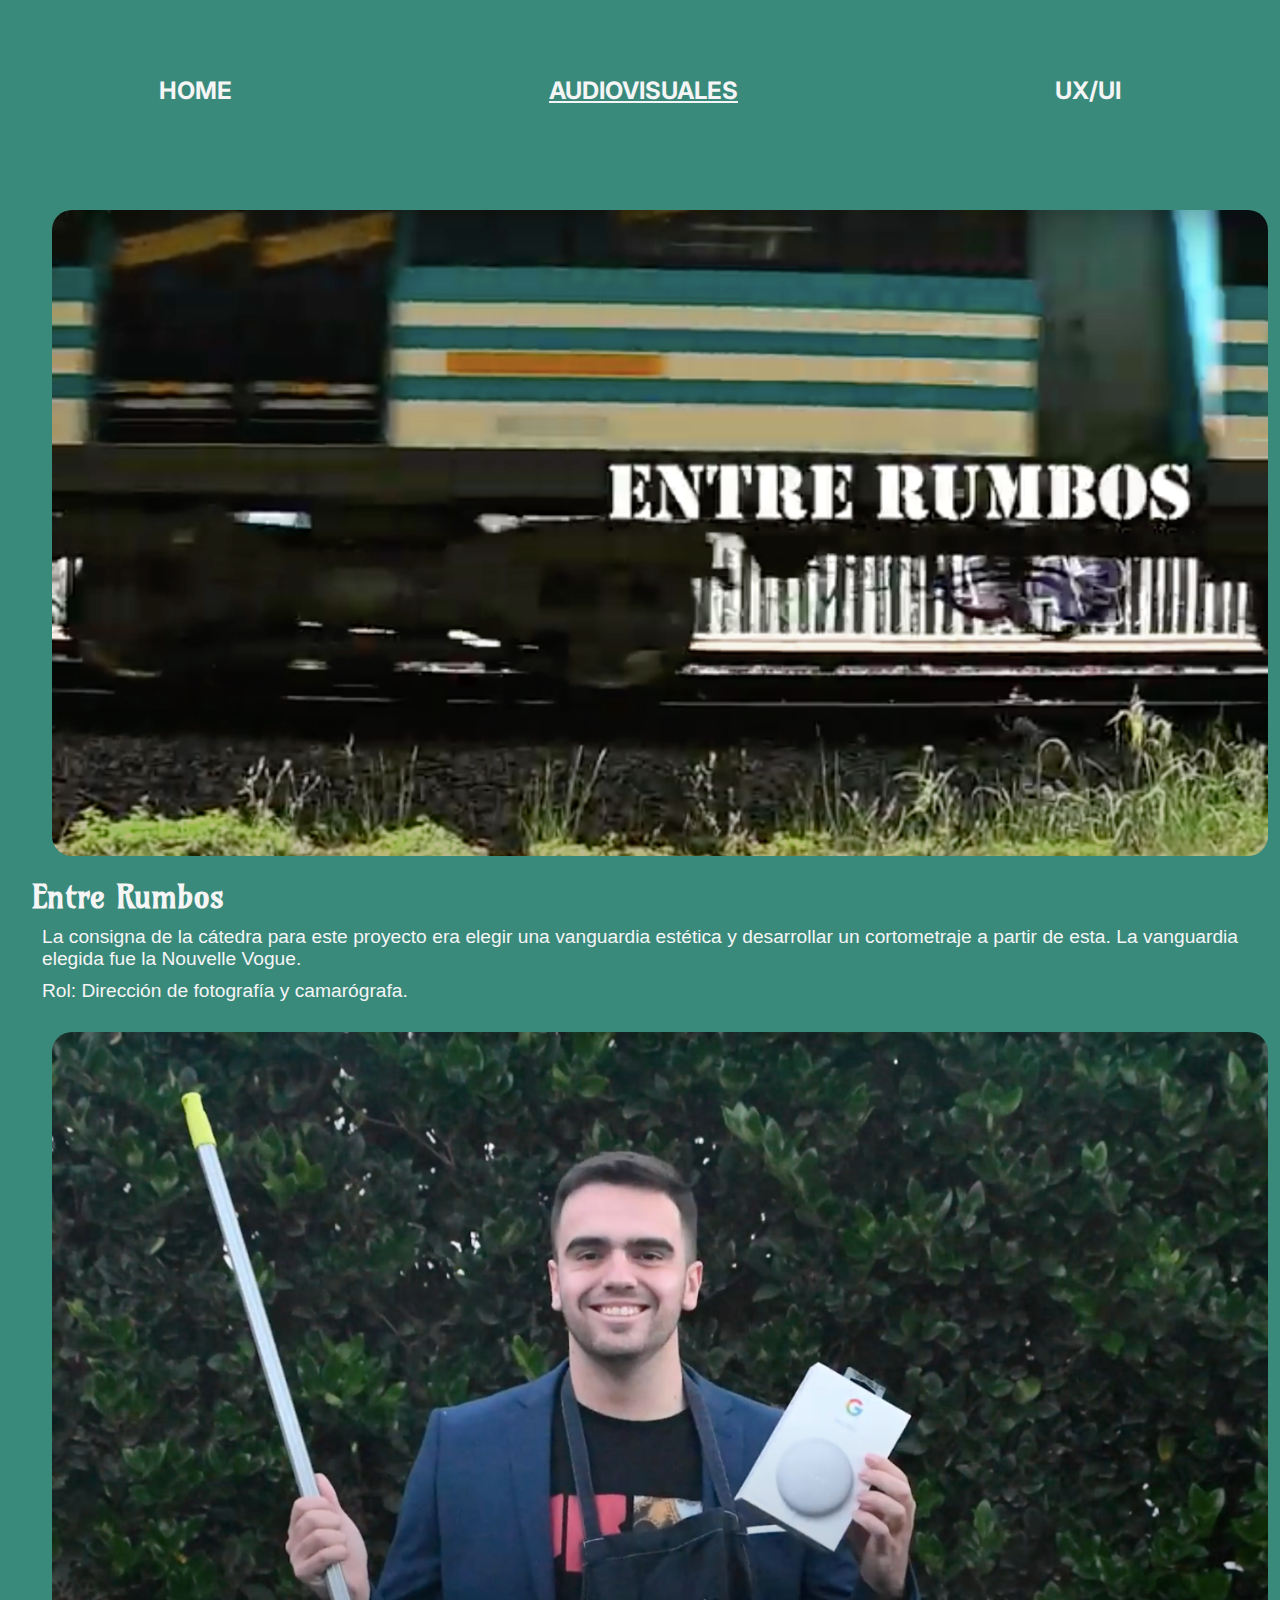
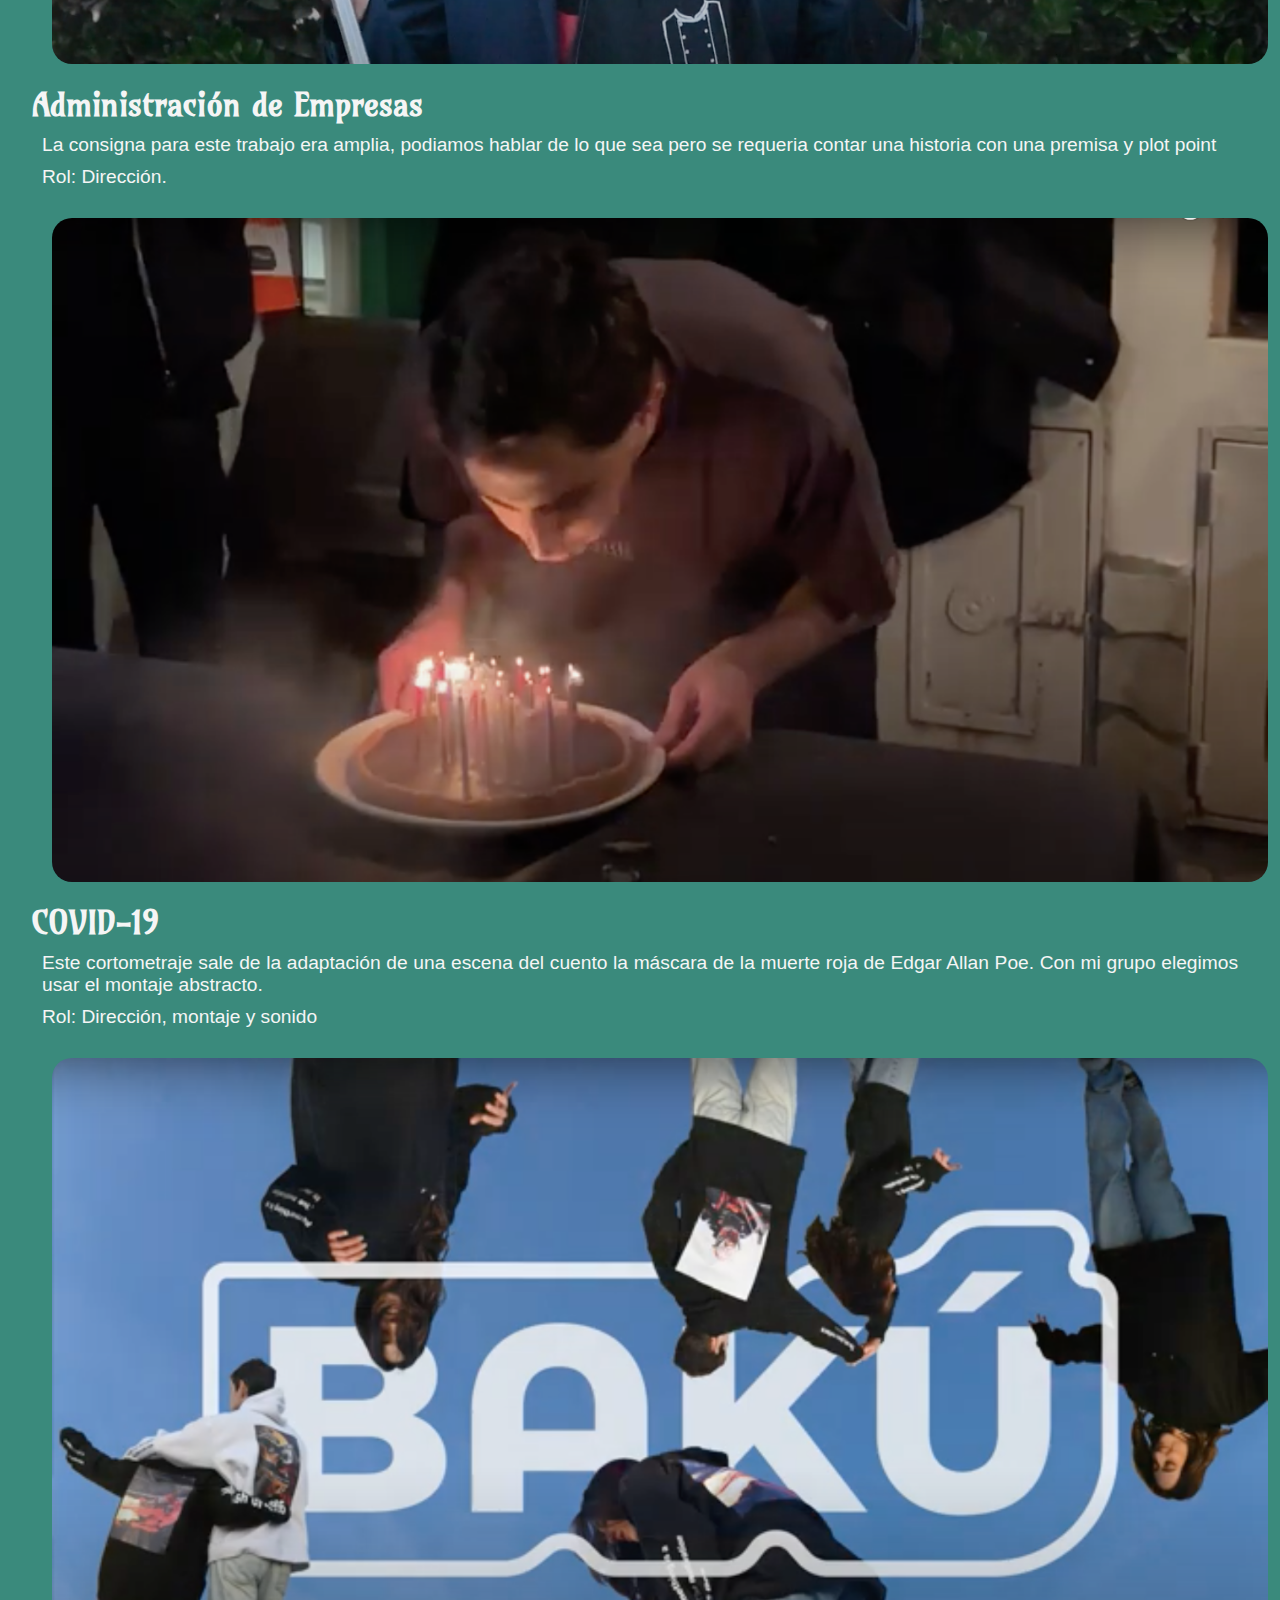
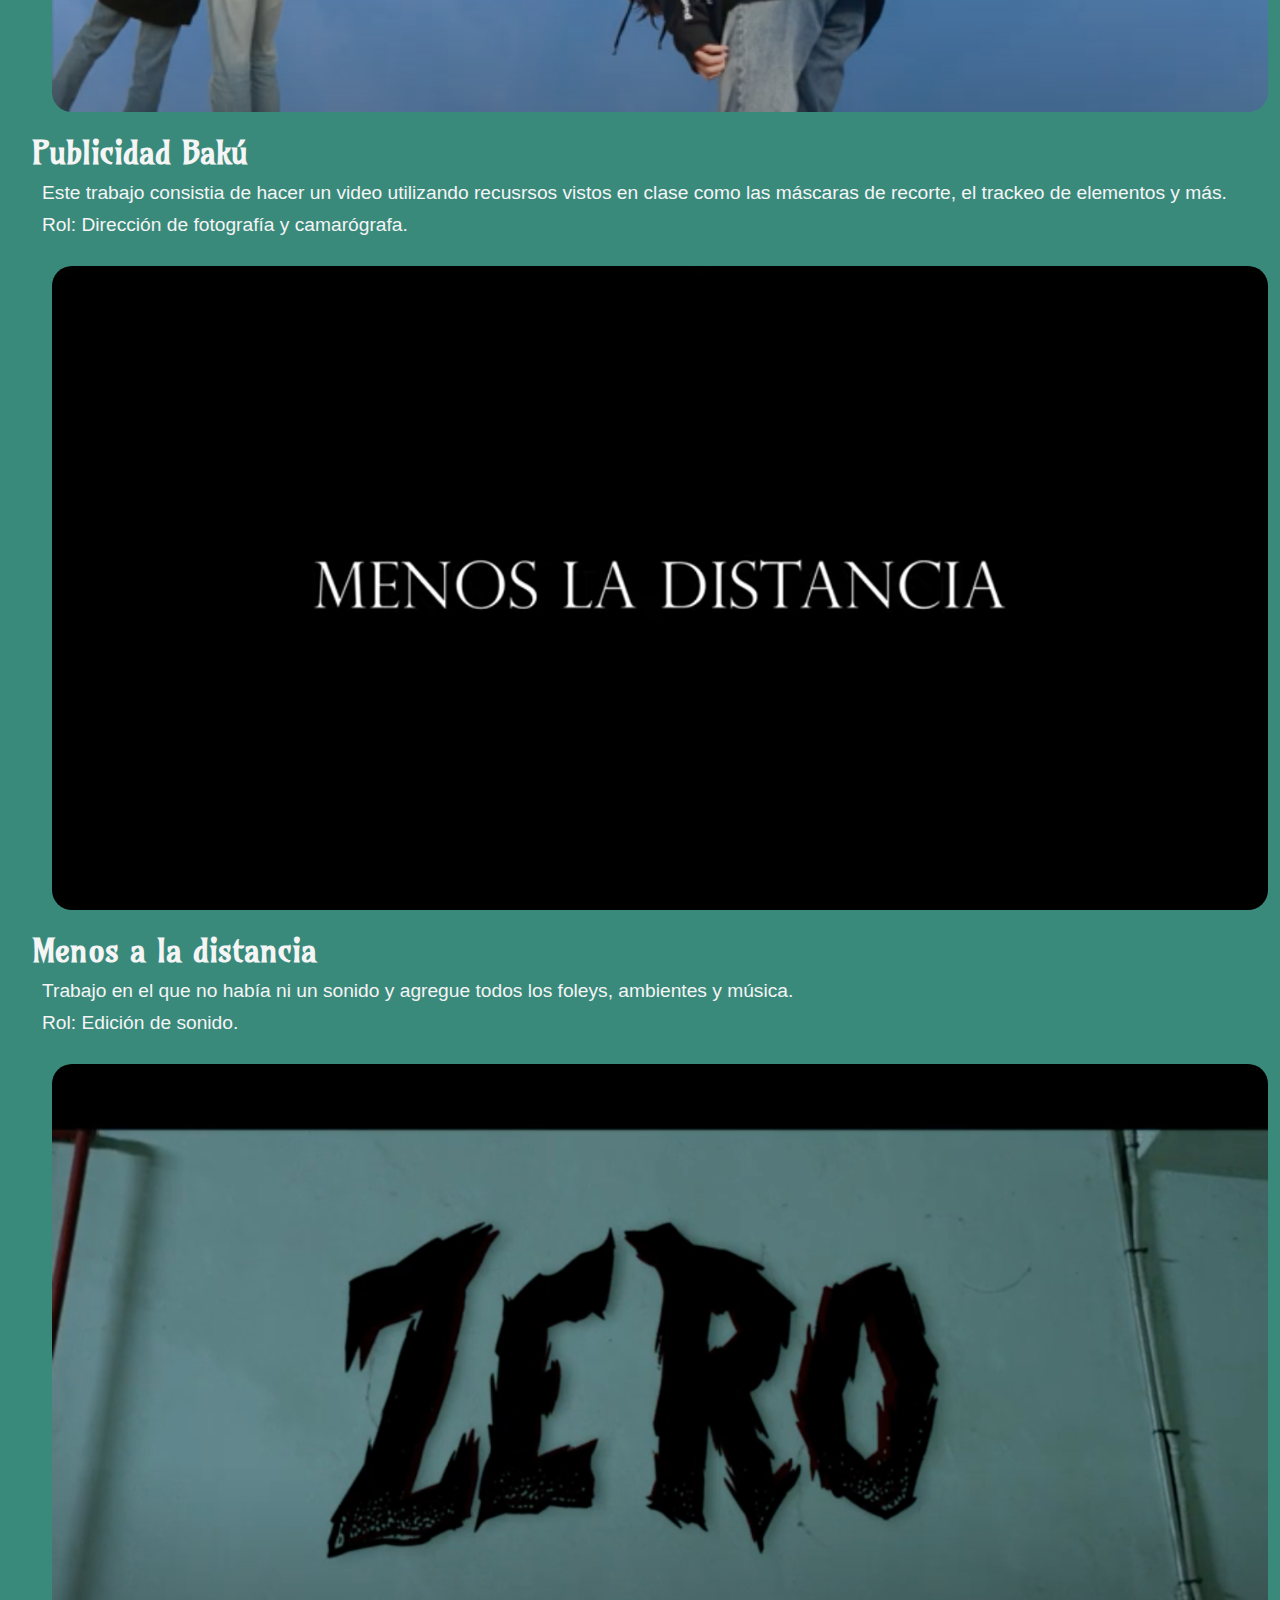
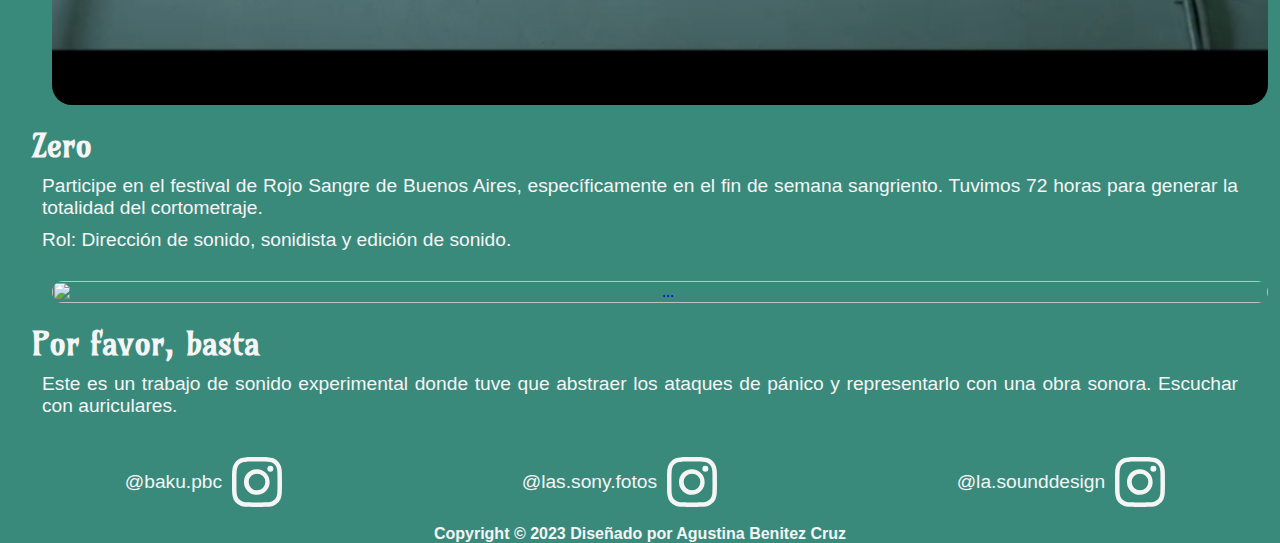
==== cortos.html @ ae7c8c22 "Update cortos.html" ====
<html lang="en">
<head>
    <meta charset="UTF-8">
    <meta http-equiv="X-UA-Compatible" content="IE=edge">
    <meta name="viewport" content="width=device-width, initial-scale=1.0">
    <script>
        (function(d) {
          var config = {
            kitId: 'bhc8zce',
            scriptTimeout: 3000,
            async: true
          },
          h=d.documentElement,t=setTimeout(function(){h.className=h.className.replace(/\bwf-loading\b/g,"")+" wf-inactive";},config.scriptTimeout),tk=d.createElement("script"),f=false,s=d.getElementsByTagName("script")[0],a;h.className+=" wf-loading";tk.src='https://use.typekit.net/'+config.kitId+'.js';tk.async=true;tk.onload=tk.onreadystatechange=function(){a=this.readyState;if(f||a&&a!="complete"&&a!="loaded")return;f=true;clearTimeout(t);try{Typekit.load(config)}catch(e){}};s.parentNode.insertBefore(tk,s)
        })(document);
      </script>
      <script>
        (function(d) {
          var config = {
            kitId: 'bhc8zce',
            scriptTimeout: 3000,
            async: true
          },
          h=d.documentElement,t=setTimeout(function(){h.className=h.className.replace(/\bwf-loading\b/g,"")+" wf-inactive";},config.scriptTimeout),tk=d.createElement("script"),f=false,s=d.getElementsByTagName("script")[0],a;h.className+=" wf-loading";tk.src='https://use.typekit.net/'+config.kitId+'.js';tk.async=true;tk.onload=tk.onreadystatechange=function(){a=this.readyState;if(f||a&&a!="complete"&&a!="loaded")return;f=true;clearTimeout(t);try{Typekit.load(config)}catch(e){}};s.parentNode.insertBefore(tk,s)
        })(document);
      </script>
    <link href="https://cdn.jsdelivr.net/npm/bootstrap@5.2.1/dist/css/bootstrap.min.css" rel="stylesheet" integrity="sha384-iYQeCzEYFbKjA/T2uDLTpkwGzCiq6soy8tYaI1GyVh/UjpbCx/TYkiZhlZB6+fzT" crossorigin="anonymous">  
    <link rel="preconnect" href="https://fonts.googleapis.com">
      <link rel="preconnect" href="https://fonts.gstatic.com" crossorigin>
      <link href="https://fonts.googleapis.com/css2?family=Inter:wght@300&family=Poppins:wght@800&display=swap" rel="stylesheet">
      <link href="https://fonts.googleapis.com/css2?family=Amarante&display=swap" rel="stylesheet">
    <link href="https://cdn.jsdelivr.net/npm/bootstrap@5.2.1/dist/css/bootstrap.min.css" rel="stylesheet" integrity="sha384-iYQeCzEYFbKjA/T2uDLTpkwGzCiq6soy8tYaI1GyVh/UjpbCx/TYkiZhlZB6+fzT" crossorigin="anonymous"> 
    <link rel="stylesheet" href="css/style.css">
    <link rel="icon" type="image/x-icon" href="imagenes/FavIcon.png">
    <title>Benitez Cruz</title>
</head>
<body>
  <header>
      
    <nav>
      <a href="index.html"><h1>HOME</h1></a>
        
        <a href="cortos.html"><h1 class="linea">AUDIOVISUALES</h1></a>
        <a href="ux-ui.html"><h1>UX/UI</h1></a>
    </nav>
  </header>

  <main>
    <div class="row row-cols-1 row-cols-md-2 g-4">
      <div class="col">
        <div class="card">
          <a href="https://www.youtube.com/watch?v=r5RnRK6OSPQ"><img src="imagenes/entre rumbos.png" class="card-img-top" alt="..."></a>
          <div class="card-body">
            <h2 class="card-title" style="font-size: 200%;">Entre Rumbos</h2>
            <p class="card-text">La consigna de la cátedra para este proyecto era elegir una vanguardia estética y desarrollar un cortometraje a partir de esta. La vanguardia elegida fue la Nouvelle Vogue.</p>
            <p>Rol: Dirección de fotografía y camarógrafa.</p>
          </div>
        </div>
      </div>
      <div class="col">
        <div class="card">
          <a href="https://youtu.be/Fnee39jlCIk"><img src="imagenes/administracion.png" class="card-img-top" alt=""></a>
          <div class="card-body">
            <h2 class="card-title" style="font-size: 200%;">Administración de Empresas</h2>
            <p class="card-text">La consigna para este trabajo era amplia, podiamos hablar de lo que sea pero se requeria contar una historia con una premisa y plot point</p>
            <p>Rol: Dirección.</p>
          </div>
        </div>
      </div>
      <div class="col">
        <div class="card">
          <a href="https://www.youtube.com/watch?v=llVeyD2oryI"><img src="imagenes/covid.png" class="card-img-top" alt="..."></a>
          <div class="card-body">
            <h2 class="card-title" style="font-size: 200%;">COVID-19</h2>
            <p class="card-text">Este cortometraje sale de la adaptación de una escena del cuento la máscara de la muerte roja de Edgar Allan Poe. Con mi grupo elegimos usar el montaje abstracto.</p>
            <p>Rol: Dirección, montaje y sonido</p>
          </div>
        </div>
      </div>
      <div class="col">
        <div class="card">
          <a href="https://youtu.be/RaaxYGvfyfI"><img src="imagenes/baku.png" class="card-img-top" alt="..."></a>
          <div class="card-body">
            <h2 class="card-title" style="font-size: 200%;">Publicidad Bakú</h2>
            <p class="card-text">Este trabajo consistia de hacer un video utilizando recusrsos vistos en clase como las máscaras de recorte, el trackeo de elementos y más.</p>
            <p>Rol: Dirección de fotografía y camarógrafa.</p>
          </div>
        </div>
      </div>
      <div class="col">
        <div class="card">
          <a href=""><img src="imagenes/menosaladistancia.png" class="card-img-top" alt="..."></a>
          <div class="card-body">
            <h2 class="card-title" style="font-size: 200%;">Menos a la distancia</h2>
            <p class="card-text">Trabajo en el que no había ni un sonido y agregue todos los foleys, ambientes y música.</p>
            <p>Rol: Edición de sonido.</p>
          </div>
        </div>
      </div>
      <div class="col">
        <div class="card">
          <a href="https://youtu.be/rFBdJRBXUfE"><img src="imagenes/Zero.png" class="card-img-top" alt="..."></a>
          <div class="card-body">
            <h2 class="card-title" style="font-size: 200%;">Zero</h2>
            <p class="card-text">Participe en el festival de Rojo Sangre de Buenos Aires, específicamente en el fin de semana sangriento. Tuvimos 72 horas para generar la totalidad del cortometraje.</p>
            <p>Rol: Dirección de sonido, sonidista y edición de sonido.</p>
          </div>
        </div>
      </div>
      <div class="col">
        <div class="card">
          <a href="https://drive.google.com/file/d/1FiaZroxUhBRxEhOsn93yi0XPXPkXDbOi/view?usp=sharing"><img src="" class="card-img-top" alt="..."></a>
          <div class="card-body">
            <h2 class="card-title" style="font-size: 200%;">Por favor, basta</h2>
            <p class="card-text">Este es un trabajo de sonido experimental donde tuve que abstraer los ataques de pánico y representarlo con una obra sonora. Escuchar con auriculares.</p>
            
          </div>
        </div>
      </div>
    </div>
  </main>
    
  <footer>
    <div class="redes">
      <a href="https://www.instagram.com/baku.pbc?igshid=YzVkODRmOTdmMw=="> <p> @baku.pbc</p>
        <svg xmlns="http://www.w3.org/2000/svg" width="50px" height="50px" fill=#f5f5f5 class="bi bi-instagram" viewBox="0 0 16 16">
            <path d="M8 0C5.829 0 5.556.01 4.703.048 3.85.088 3.269.222 2.76.42a3.917 3.917 0 0 0-1.417.923A3.927 3.927 0 0 0 .42 2.76C.222 3.268.087 3.85.048 4.7.01 5.555 0 5.827 0 8.001c0 2.172.01 2.444.048 3.297.04.852.174 1.433.372 1.942.205.526.478.972.923 1.417.444.445.89.719 1.416.923.51.198 1.09.333 1.942.372C5.555 15.99 5.827 16 8 16s2.444-.01 3.298-.048c.851-.04 1.434-.174 1.943-.372a3.916 3.916 0 0 0 1.416-.923c.445-.445.718-.891.923-1.417.197-.509.332-1.09.372-1.942C15.99 10.445 16 10.173 16 8s-.01-2.445-.048-3.299c-.04-.851-.175-1.433-.372-1.941a3.926 3.926 0 0 0-.923-1.417A3.911 3.911 0 0 0 13.24.42c-.51-.198-1.092-.333-1.943-.372C10.443.01 10.172 0 7.998 0h.003zm-.717 1.442h.718c2.136 0 2.389.007 3.232.046.78.035 1.204.166 1.486.275.373.145.64.319.92.599.28.28.453.546.598.92.11.281.24.705.275 1.485.039.843.047 1.096.047 3.231s-.008 2.389-.047 3.232c-.035.78-.166 1.203-.275 1.485a2.47 2.47 0 0 1-.599.919c-.28.28-.546.453-.92.598-.28.11-.704.24-1.485.276-.843.038-1.096.047-3.232.047s-2.39-.009-3.233-.047c-.78-.036-1.203-.166-1.485-.276a2.478 2.478 0 0 1-.92-.598 2.48 2.48 0 0 1-.6-.92c-.109-.281-.24-.705-.275-1.485-.038-.843-.046-1.096-.046-3.233 0-2.136.008-2.388.046-3.231.036-.78.166-1.204.276-1.486.145-.373.319-.64.599-.92.28-.28.546-.453.92-.598.282-.11.705-.24 1.485-.276.738-.034 1.024-.044 2.515-.045v.002zm4.988 1.328a.96.96 0 1 0 0 1.92.96.96 0 0 0 0-1.92zm-4.27 1.122a4.109 4.109 0 1 0 0 8.217 4.109 4.109 0 0 0 0-8.217zm0 1.441a2.667 2.667 0 1 1 0 5.334 2.667 2.667 0 0 1 0-5.334z"/>
          </svg>
      </a>
      <a href="https://www.instagram.com/las.sony.fotos?igshid=YzVkODRmOTdmMw%3D%3D&utm_source=qr"> <p>@las.sony.fotos</p>
        <svg xmlns="http://www.w3.org/2000/svg" width="50px" height="50px" fill=#f5f5f5 class="bi bi-instagram" viewBox="0 0 16 16">
            <path d="M8 0C5.829 0 5.556.01 4.703.048 3.85.088 3.269.222 2.76.42a3.917 3.917 0 0 0-1.417.923A3.927 3.927 0 0 0 .42 2.76C.222 3.268.087 3.85.048 4.7.01 5.555 0 5.827 0 8.001c0 2.172.01 2.444.048 3.297.04.852.174 1.433.372 1.942.205.526.478.972.923 1.417.444.445.89.719 1.416.923.51.198 1.09.333 1.942.372C5.555 15.99 5.827 16 8 16s2.444-.01 3.298-.048c.851-.04 1.434-.174 1.943-.372a3.916 3.916 0 0 0 1.416-.923c.445-.445.718-.891.923-1.417.197-.509.332-1.09.372-1.942C15.99 10.445 16 10.173 16 8s-.01-2.445-.048-3.299c-.04-.851-.175-1.433-.372-1.941a3.926 3.926 0 0 0-.923-1.417A3.911 3.911 0 0 0 13.24.42c-.51-.198-1.092-.333-1.943-.372C10.443.01 10.172 0 7.998 0h.003zm-.717 1.442h.718c2.136 0 2.389.007 3.232.046.78.035 1.204.166 1.486.275.373.145.64.319.92.599.28.28.453.546.598.92.11.281.24.705.275 1.485.039.843.047 1.096.047 3.231s-.008 2.389-.047 3.232c-.035.78-.166 1.203-.275 1.485a2.47 2.47 0 0 1-.599.919c-.28.28-.546.453-.92.598-.28.11-.704.24-1.485.276-.843.038-1.096.047-3.232.047s-2.39-.009-3.233-.047c-.78-.036-1.203-.166-1.485-.276a2.478 2.478 0 0 1-.92-.598 2.48 2.48 0 0 1-.6-.92c-.109-.281-.24-.705-.275-1.485-.038-.843-.046-1.096-.046-3.233 0-2.136.008-2.388.046-3.231.036-.78.166-1.204.276-1.486.145-.373.319-.64.599-.92.28-.28.546-.453.92-.598.282-.11.705-.24 1.485-.276.738-.034 1.024-.044 2.515-.045v.002zm4.988 1.328a.96.96 0 1 0 0 1.92.96.96 0 0 0 0-1.92zm-4.27 1.122a4.109 4.109 0 1 0 0 8.217 4.109 4.109 0 0 0 0-8.217zm0 1.441a2.667 2.667 0 1 1 0 5.334 2.667 2.667 0 0 1 0-5.334z"/>
          </svg>
      </a>
      <a href="https://www.instagram.com/la.sounddesign?igshid=YzVkODRmOTdmMw=="> <p>@la.sounddesign</p>
        <svg xmlns="http://www.w3.org/2000/svg" width="50px" height="50px" fill=#f5f5f5 class="bi bi-instagram" viewBox="0 0 16 16">
          <path d="M8 0C5.829 0 5.556.01 4.703.048 3.85.088 3.269.222 2.76.42a3.917 3.917 0 0 0-1.417.923A3.927 3.927 0 0 0 .42 2.76C.222 3.268.087 3.85.048 4.7.01 5.555 0 5.827 0 8.001c0 2.172.01 2.444.048 3.297.04.852.174 1.433.372 1.942.205.526.478.972.923 1.417.444.445.89.719 1.416.923.51.198 1.09.333 1.942.372C5.555 15.99 5.827 16 8 16s2.444-.01 3.298-.048c.851-.04 1.434-.174 1.943-.372a3.916 3.916 0 0 0 1.416-.923c.445-.445.718-.891.923-1.417.197-.509.332-1.09.372-1.942C15.99 10.445 16 10.173 16 8s-.01-2.445-.048-3.299c-.04-.851-.175-1.433-.372-1.941a3.926 3.926 0 0 0-.923-1.417A3.911 3.911 0 0 0 13.24.42c-.51-.198-1.092-.333-1.943-.372C10.443.01 10.172 0 7.998 0h.003zm-.717 1.442h.718c2.136 0 2.389.007 3.232.046.78.035 1.204.166 1.486.275.373.145.64.319.92.599.28.28.453.546.598.92.11.281.24.705.275 1.485.039.843.047 1.096.047 3.231s-.008 2.389-.047 3.232c-.035.78-.166 1.203-.275 1.485a2.47 2.47 0 0 1-.599.919c-.28.28-.546.453-.92.598-.28.11-.704.24-1.485.276-.843.038-1.096.047-3.232.047s-2.39-.009-3.233-.047c-.78-.036-1.203-.166-1.485-.276a2.478 2.478 0 0 1-.92-.598 2.48 2.48 0 0 1-.6-.92c-.109-.281-.24-.705-.275-1.485-.038-.843-.046-1.096-.046-3.233 0-2.136.008-2.388.046-3.231.036-.78.166-1.204.276-1.486.145-.373.319-.64.599-.92.28-.28.546-.453.92-.598.282-.11.705-.24 1.485-.276.738-.034 1.024-.044 2.515-.045v.002zm4.988 1.328a.96.96 0 1 0 0 1.92.96.96 0 0 0 0-1.92zm-4.27 1.122a4.109 4.109 0 1 0 0 8.217 4.109 4.109 0 0 0 0-8.217zm0 1.441a2.667 2.667 0 1 1 0 5.334 2.667 2.667 0 0 1 0-5.334z"/>
        </svg>
      </a>
        
          
    </div>
      <br>
    <h5>Copyright © 2023 Diseñado por Agustina Benitez Cruz</h5>
  </footer>
  <script src="https://cdn.jsdelivr.net/npm/bootstrap@5.2.1/dist/js/bootstrap.bundle.min.js" integrity="sha384-u1OknCvxWvY5kfmNBILK2hRnQC3Pr17a+RTT6rIHI7NnikvbZlHgTPOOmMi466C8" crossorigin="anonymous"></script>    
</body>
</html>
---- css/style.css ----
*{
    box-sizing: border-box;
    margin: 0;
    padding: 0;
}
body{
    background-color: #3A8A7C;
}

header{
    height: 20%;
    display: flex;
    width: 100%;
    justify-content: space-between; 
    background-color:#3A8A7C;
    position: fixed top;  
    margin: 0%;
}

header a img{
    height: -webkit-fill-available;
    justify-self: flex-start;
    margin: 10%;
}
nav{
    display: flex;
    width: 100%;
    justify-content: space-around;
    align-self: center;
    justify-content: space-around;
}

header nav a{
    text-decoration: none;
}

h1{
    font-family: 'Inter', sans-serif;
    color: #f5f5f5;
    font-style: normal;
    font-size: 150%;
}
h1:hover{
    text-decoration: underline;
}

main{
    display: flex;
    width: 95%;
    flex-flow: wrap;
    flex-direction: column;
    justify-content: center; 
    margin: 10px auto;
    text-align: center;
    
    min-height: 60%;
      
}
main div{
    align-content: center;
    

}

main div img{
    width: 55%;
    border-radius: 5%;
    margin: 20px;
}

.col img{
    width: 100%;
}

footer{
    display: flex;
    flex-direction: column;
    align-items: center;
    background-color: #3A8A7C;
    padding-top: 20px;
    
}

.redes{
    width: 100%;
    display: flex;
    align-items: center;
    justify-content: space-around;
    text-align-last: center;
    
}

footer a{
    text-decoration: none;
    display: flex;
    align-items: center;
}


h2{
    font-family: 'Amarante', serif;
    color: #f5f5f5;
    font-style: normal;
    font-size: 500%;
    text-align: left;
    
}
h3{
    font-family: 'Amarante', serif;
    color: #f5f5f5;
    font-style: normal;
    font-size: 200%;
}
h4{
    font-family: lato,sans-serif;
    color: #f5f5f5;
    font-style: bold;
    font-size: 120%;
}

h5{
    font-family: lato,sans-serif;
    color: #f5f5f5;
    font-style: normal;
    font-size: 100%;
}

p{
    font-family: lato,sans-serif;
    color: #f5f5f5;
    font-style: bold;
    margin: 10px;
    text-align: justify;
    font-size: 120%;
}

.card{
    background-color: transparent;
    border: none;
    --bs-card-border-width: 0px;
}

.carousel-indicators{
    margin-bottom: 0;
}

.mushardo img{
    width: 100%;
    align-items: center;
    margin: 0;
    padding: 0;
    justify-content: center;
    border-radius: 0;
}


.card-img-top{
    border-radius: 20px;
}

.img-1 img{
    width: fit-content;
}

.img-2 img{
    width: fit-content;
}

.img-3 img{
    width: fit-content;
}

.navbar-nav{
    display: flex;
    align-items: center;
    justify-content: left;
}

.navbar-collapse{
    align-items: center;
    display: flex;
    justify-content: center;
}

.center{
    text-align: center;
    justify-self: center;
    font-size: 200%;
}

.linea{
    text-decoration: underline;
}


@media (max-width:711px) {

    header{
        justify-content: unset;
    }
    nav{
        flex-direction: column;
        align-items: flex-end;
        margin-right: 5%;
    }
    header a img{
        height: -webkit-fill-available;
        justify-self: flex-start;
        height: 90px;
        margin: 10% 10% 10% 10%;
    }

    main{
        flex-direction: column;
        align-content: center;

    }

    main div{
        align-content: center;
        width: 90%;

    }

    main div{
        align-content: center;
        width: 100%;
    }

    .redes{
        width: 50%;
        text-align-last: justify;
        
    }

    h1{
        font-size: 220%;
    }
    h1:hover{
        font-size: 220%;
        text-decoration: underline;
    }

    h2{
        font-size: 300%;
        
    }
    h3{
        font-size: 300%;
    }

    .img-1 img{
        width: 55%;
    }
    
    .img-2 img{
        width: 55%;
    }
    
    .img-3 img{
        width: 55%;
    }

   }

   @media (max-width: 991px){
    .img-1 img{
        width: 55%;
    }
    
    .img-2 img{
        width: 55%;
    }
    
    .img-3 img{
        width: 55%;
    }
   }
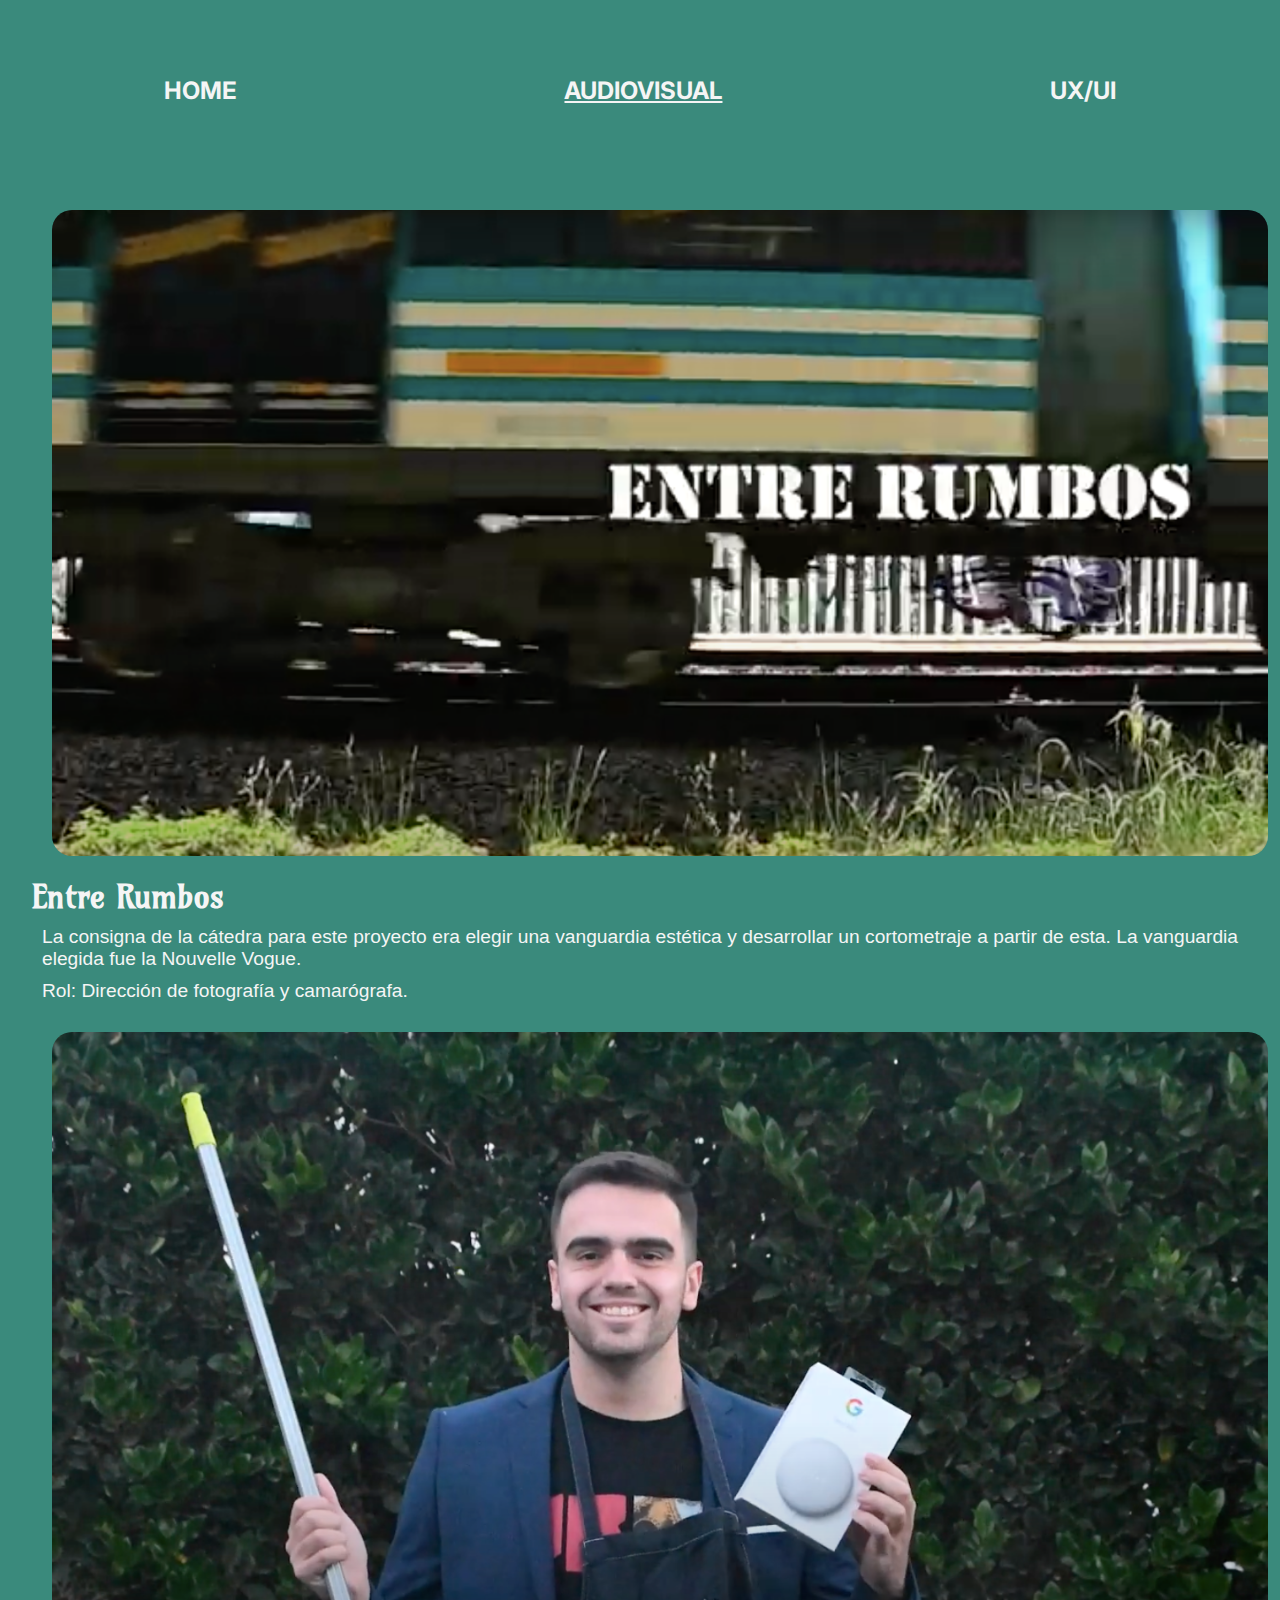
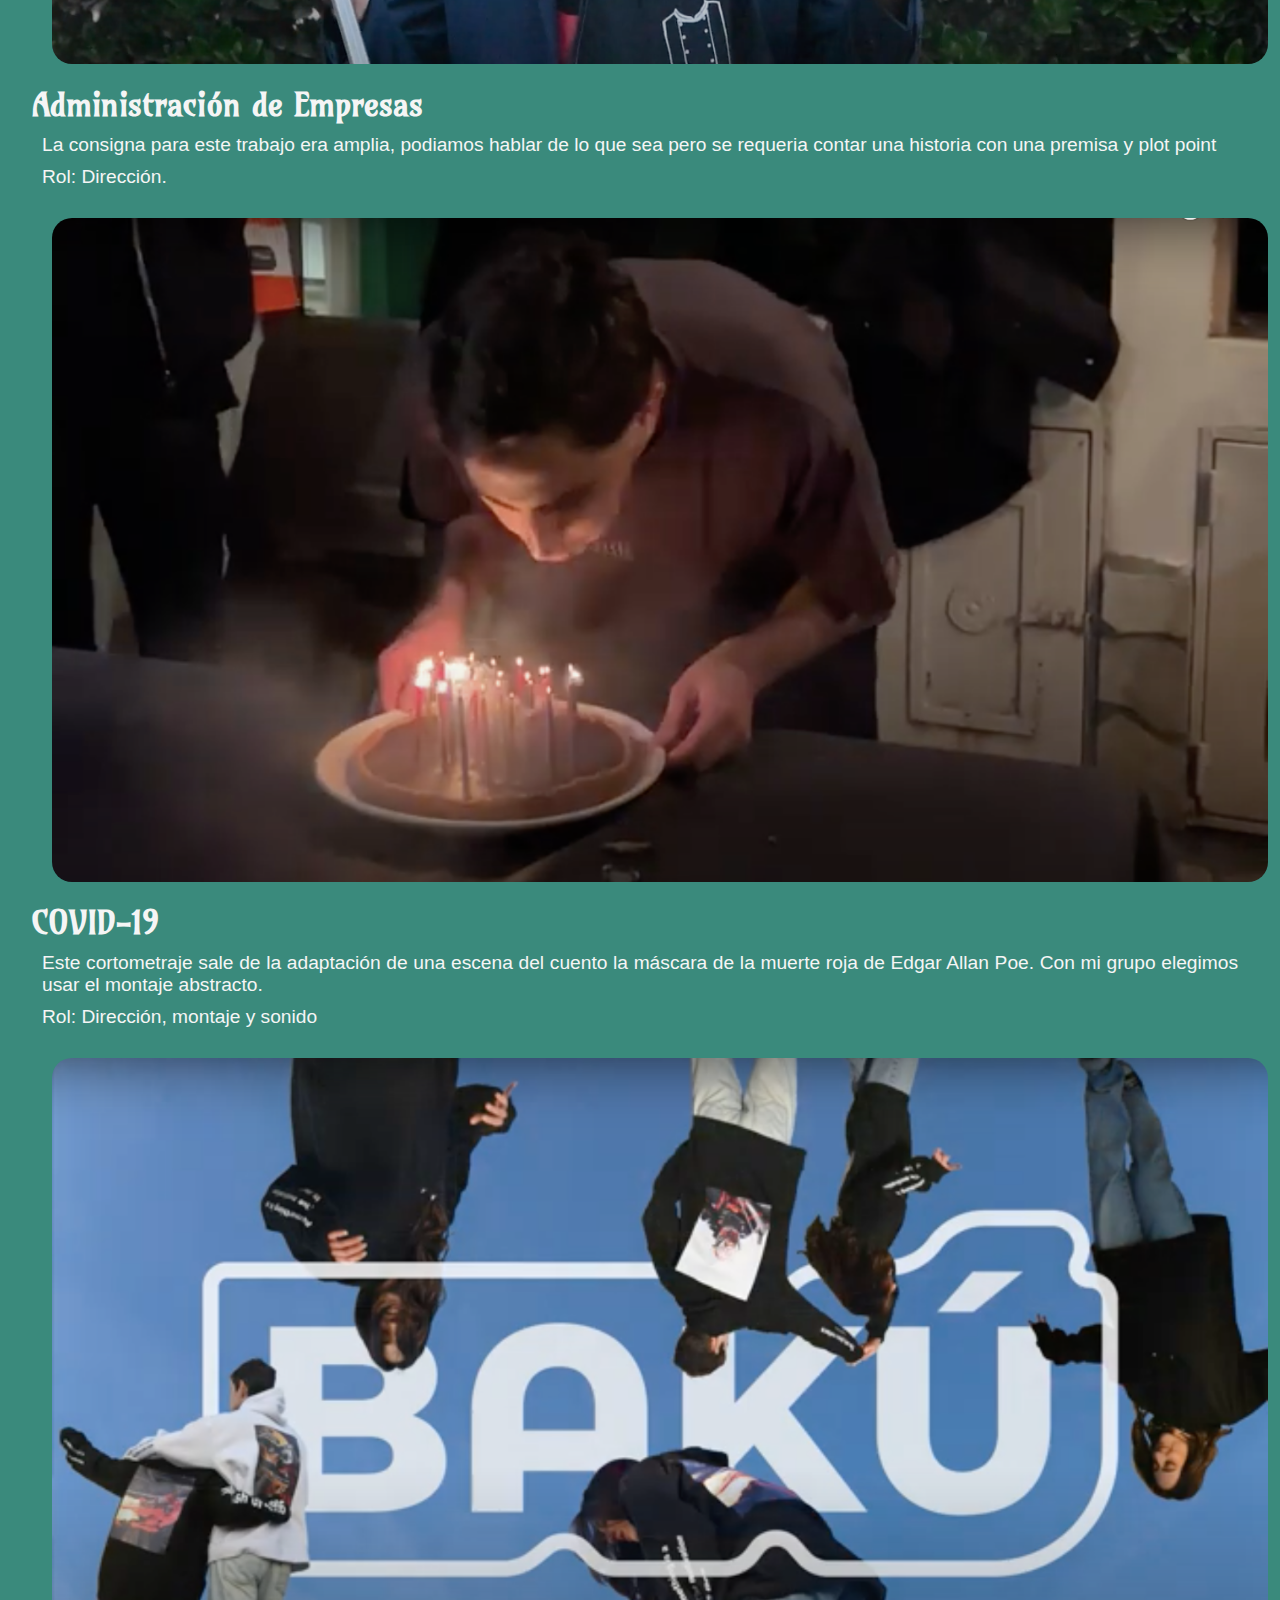
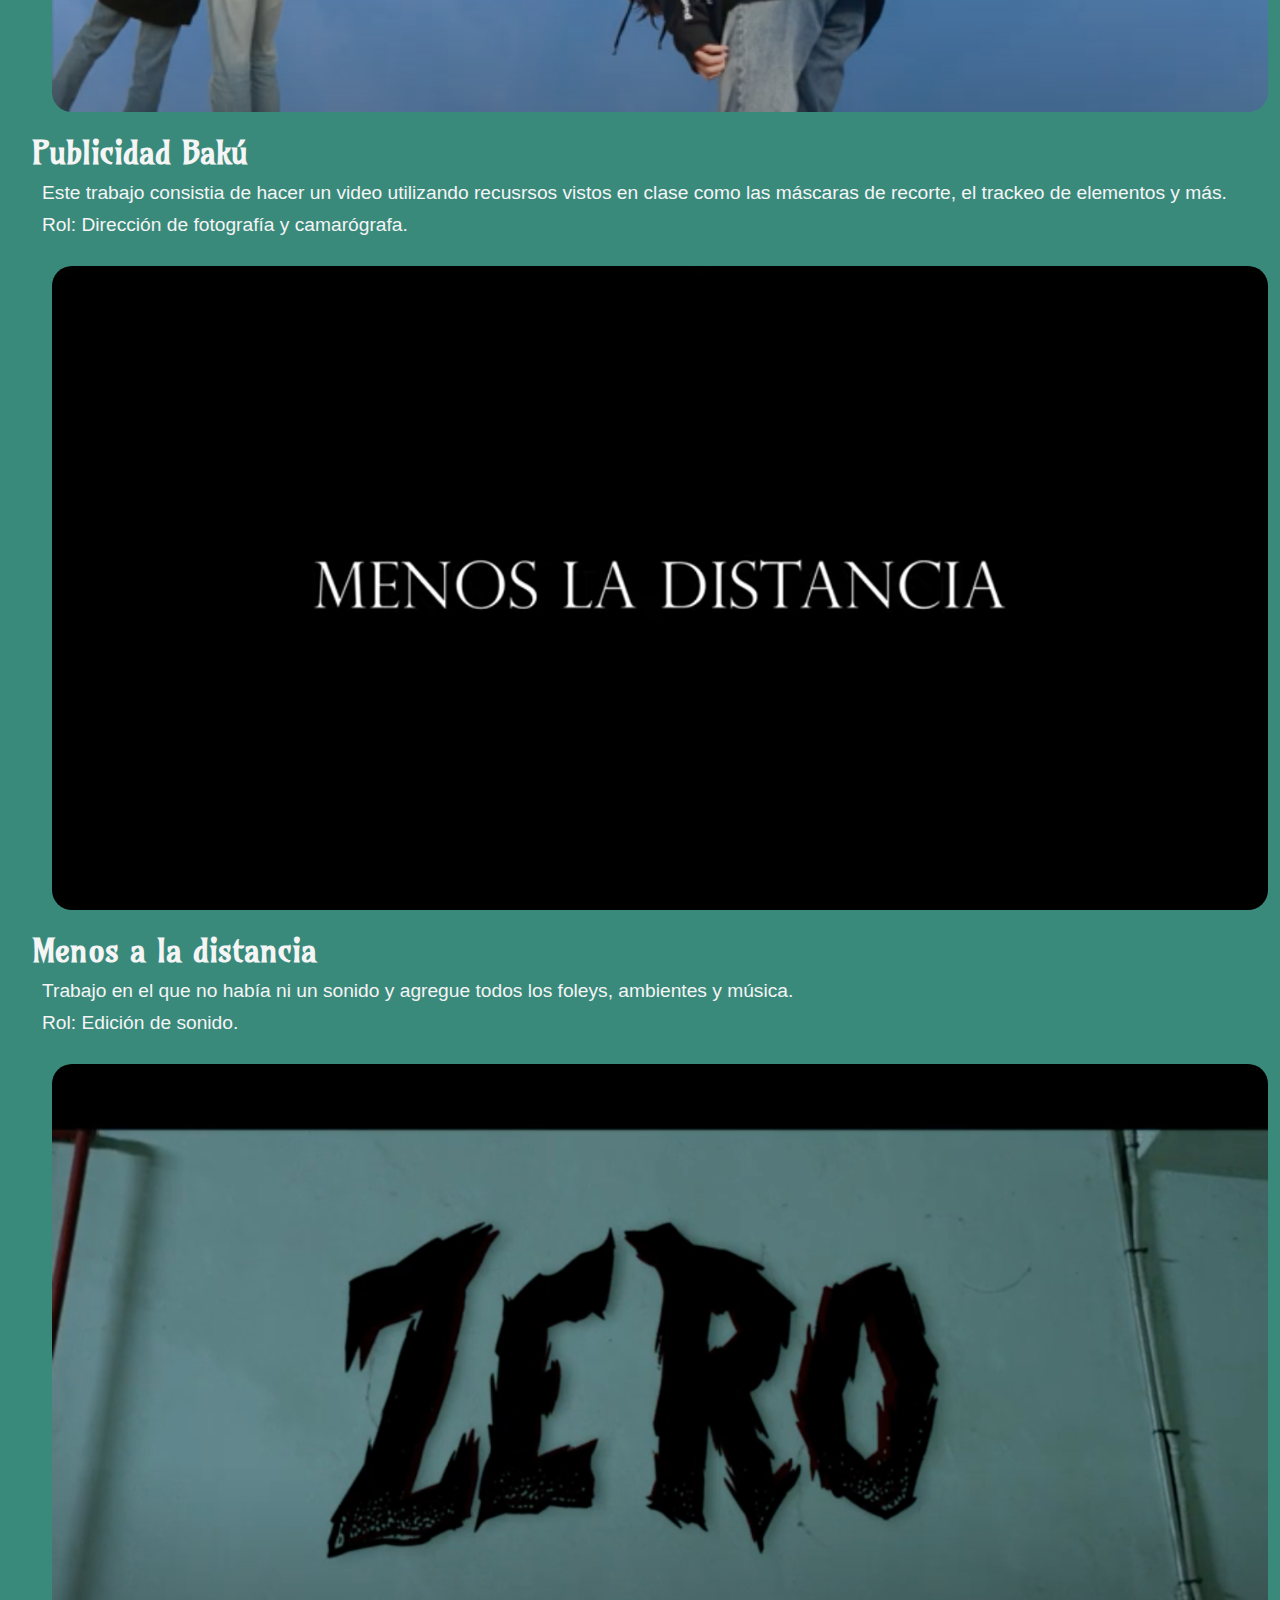
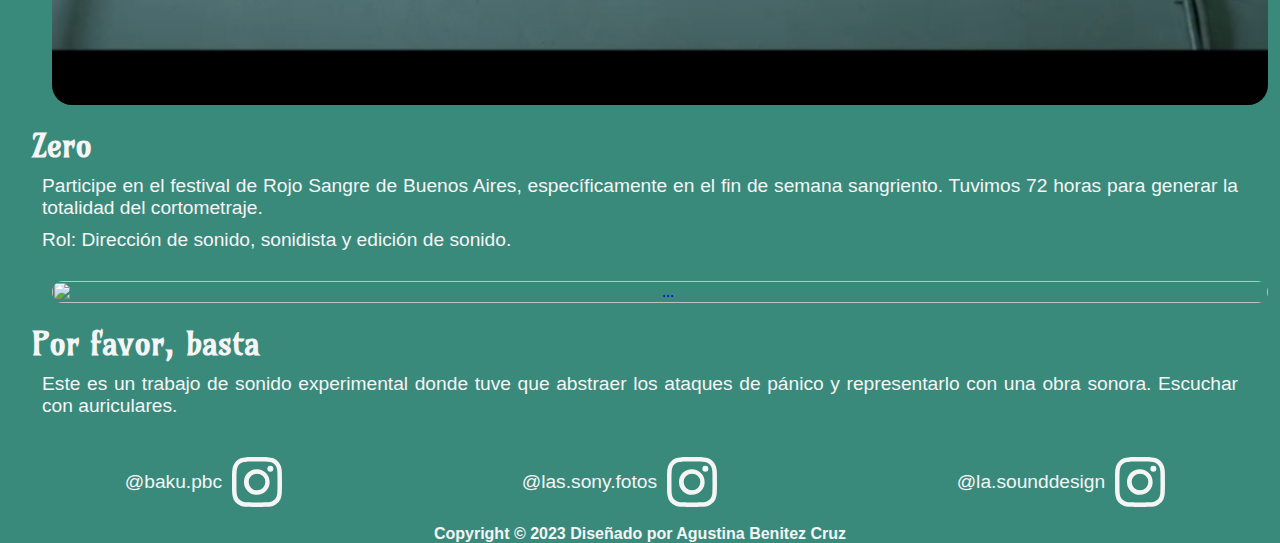
==== commit a8dcbc41: "Update cortos.html" ====
--- a/cortos.html
+++ b/cortos.html
@@ -39,7 +39,7 @@
     <nav>
       <a href="index.html"><h1>HOME</h1></a>
         
-        <a href="cortos.html"><h1 class="linea">AUDIOVISUALES</h1></a>
+        <a href="cortos.html"><h1 class="linea">AUDIOVISUAL</h1></a>
         <a href="ux-ui.html"><h1>UX/UI</h1></a>
     </nav>
   </header>
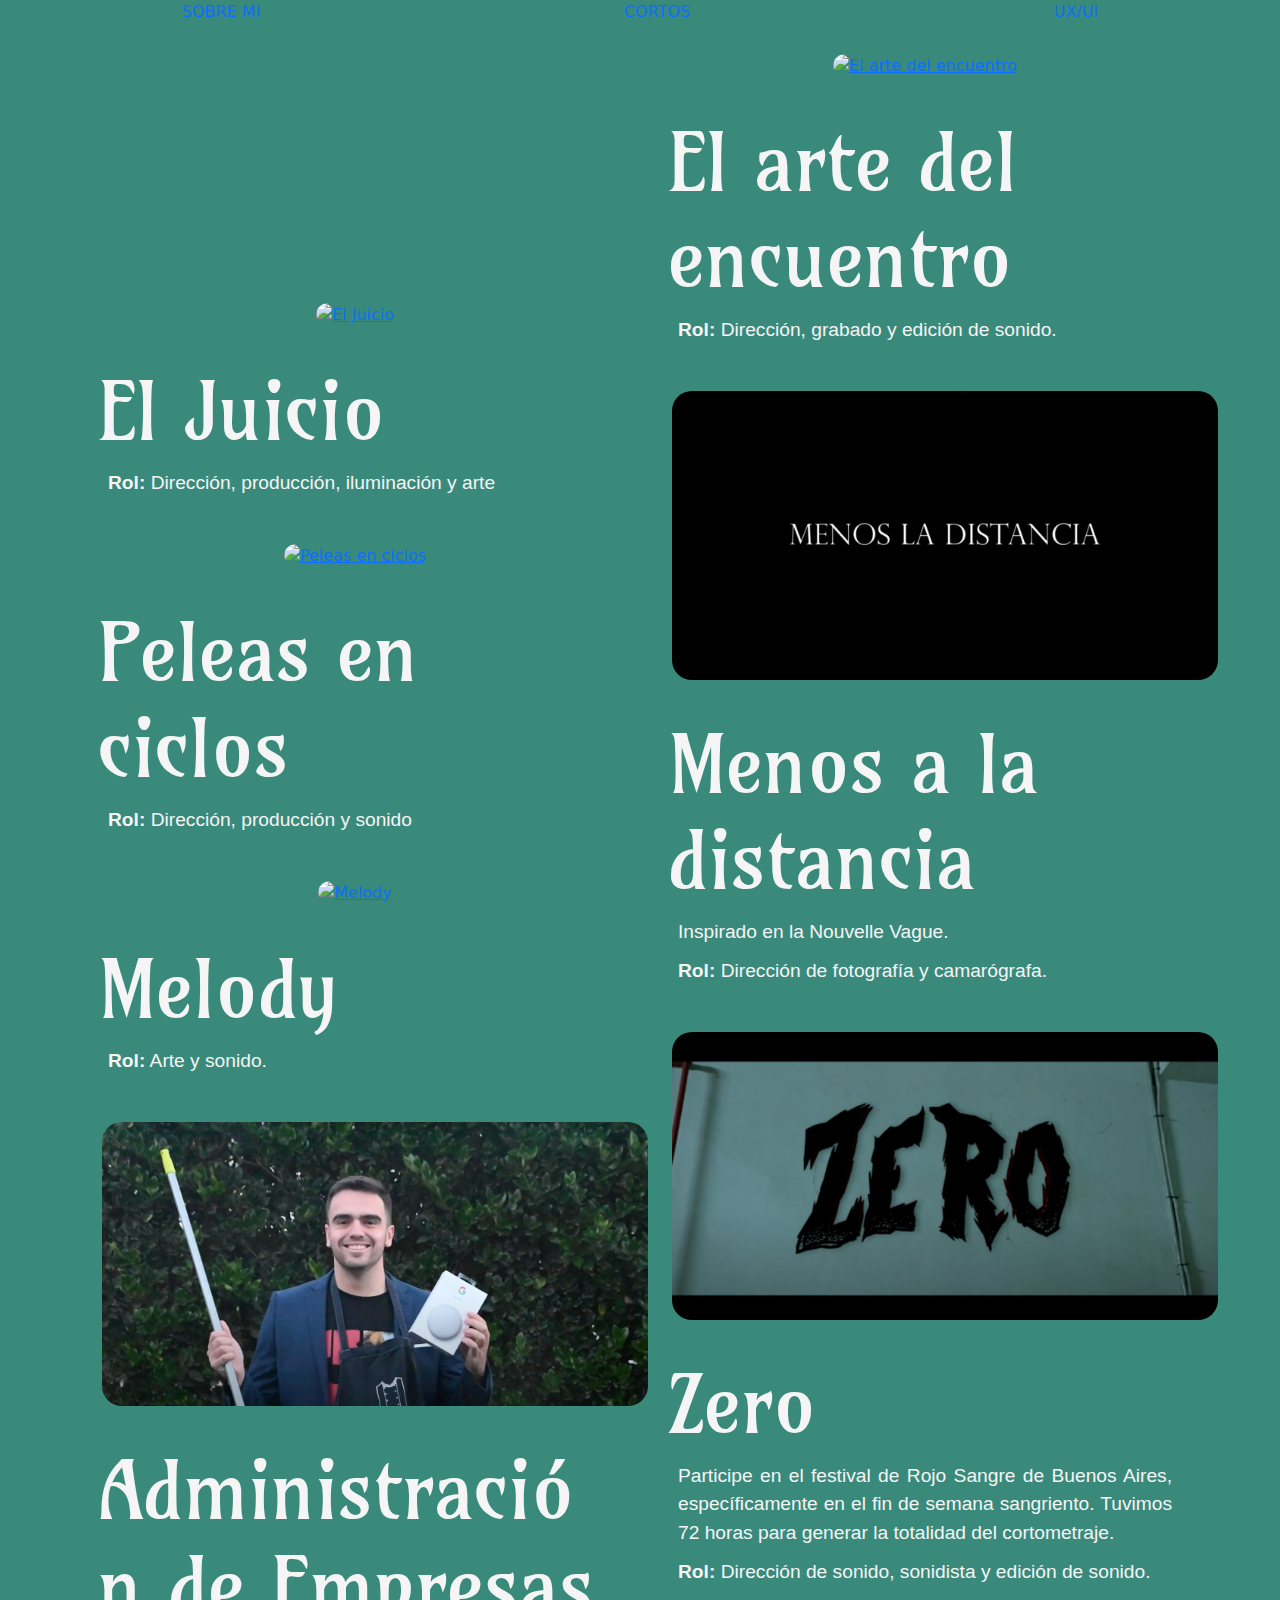
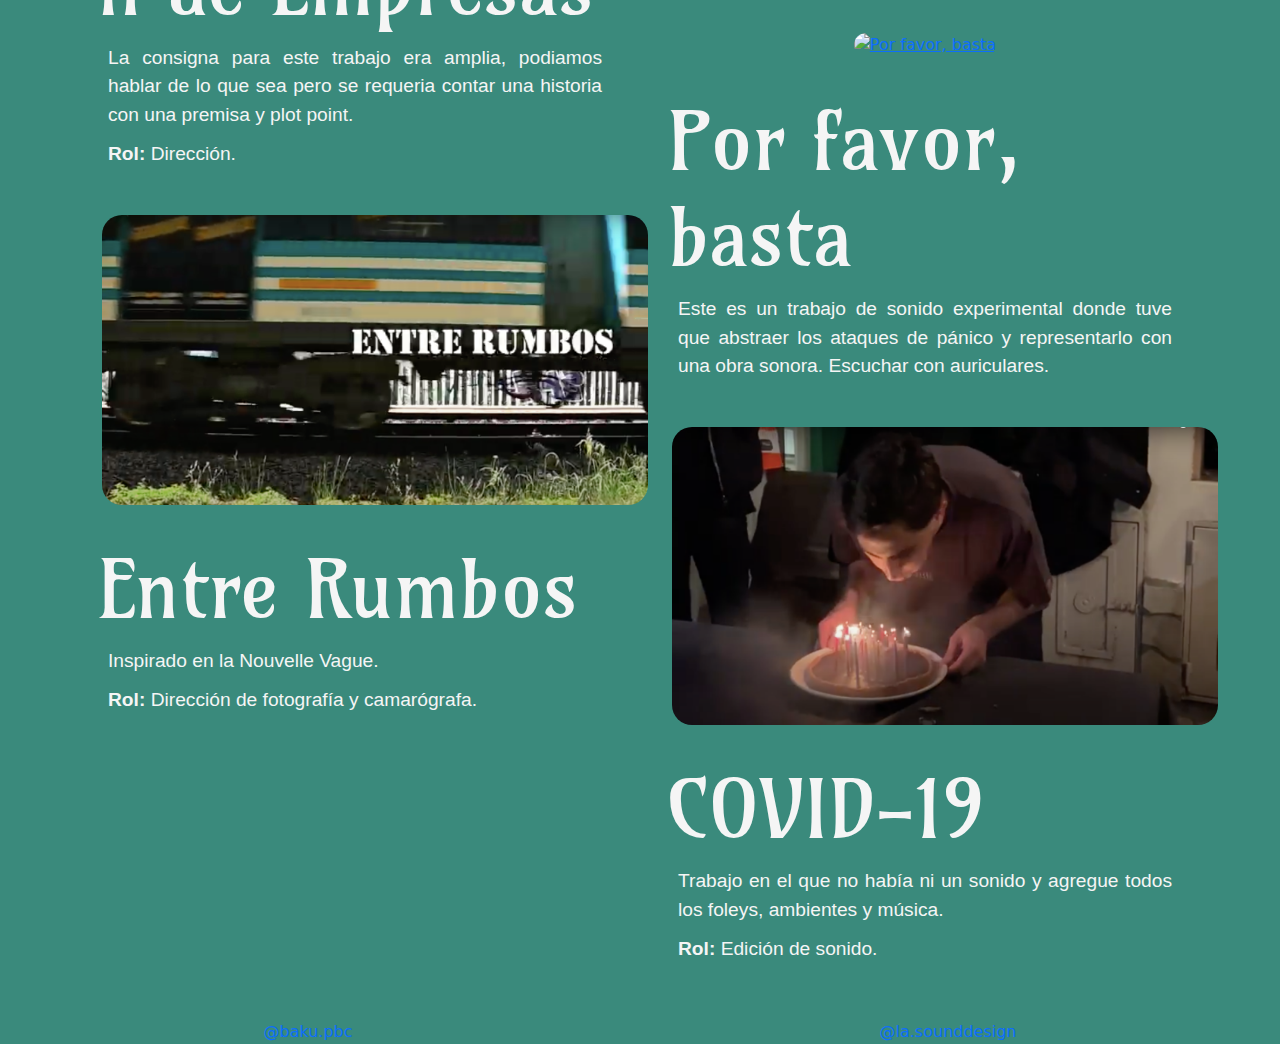
==== commit 9ea9973c: "Add files via upload" ====
--- a/cortos.html
+++ b/cortos.html
@@ -1,147 +1,145 @@
-<html lang="en">
+<!DOCTYPE html>
+<html lang="es">
 <head>
     <meta charset="UTF-8">
-    <meta http-equiv="X-UA-Compatible" content="IE=edge">
     <meta name="viewport" content="width=device-width, initial-scale=1.0">
-    <script>
-        (function(d) {
-          var config = {
-            kitId: 'bhc8zce',
-            scriptTimeout: 3000,
-            async: true
-          },
-          h=d.documentElement,t=setTimeout(function(){h.className=h.className.replace(/\bwf-loading\b/g,"")+" wf-inactive";},config.scriptTimeout),tk=d.createElement("script"),f=false,s=d.getElementsByTagName("script")[0],a;h.className+=" wf-loading";tk.src='https://use.typekit.net/'+config.kitId+'.js';tk.async=true;tk.onload=tk.onreadystatechange=function(){a=this.readyState;if(f||a&&a!="complete"&&a!="loaded")return;f=true;clearTimeout(t);try{Typekit.load(config)}catch(e){}};s.parentNode.insertBefore(tk,s)
-        })(document);
-      </script>
-      <script>
-        (function(d) {
-          var config = {
-            kitId: 'bhc8zce',
-            scriptTimeout: 3000,
-            async: true
-          },
-          h=d.documentElement,t=setTimeout(function(){h.className=h.className.replace(/\bwf-loading\b/g,"")+" wf-inactive";},config.scriptTimeout),tk=d.createElement("script"),f=false,s=d.getElementsByTagName("script")[0],a;h.className+=" wf-loading";tk.src='https://use.typekit.net/'+config.kitId+'.js';tk.async=true;tk.onload=tk.onreadystatechange=function(){a=this.readyState;if(f||a&&a!="complete"&&a!="loaded")return;f=true;clearTimeout(t);try{Typekit.load(config)}catch(e){}};s.parentNode.insertBefore(tk,s)
-        })(document);
-      </script>
-    <link href="https://cdn.jsdelivr.net/npm/bootstrap@5.2.1/dist/css/bootstrap.min.css" rel="stylesheet" integrity="sha384-iYQeCzEYFbKjA/T2uDLTpkwGzCiq6soy8tYaI1GyVh/UjpbCx/TYkiZhlZB6+fzT" crossorigin="anonymous">  
-    <link rel="preconnect" href="https://fonts.googleapis.com">
-      <link rel="preconnect" href="https://fonts.gstatic.com" crossorigin>
-      <link href="https://fonts.googleapis.com/css2?family=Inter:wght@300&family=Poppins:wght@800&display=swap" rel="stylesheet">
-      <link href="https://fonts.googleapis.com/css2?family=Amarante&display=swap" rel="stylesheet">
-    <link href="https://cdn.jsdelivr.net/npm/bootstrap@5.2.1/dist/css/bootstrap.min.css" rel="stylesheet" integrity="sha384-iYQeCzEYFbKjA/T2uDLTpkwGzCiq6soy8tYaI1GyVh/UjpbCx/TYkiZhlZB6+fzT" crossorigin="anonymous"> 
+    <title>Cortos - Benitez Cruz</title>
+    
+    <link rel="stylesheet" href="https://cdn.jsdelivr.net/npm/bootstrap@5.2.1/dist/css/bootstrap.min.css">
+    <link href="https://fonts.googleapis.com/css2?family=Amarante&display=swap" rel="stylesheet">
     <link rel="stylesheet" href="css/style.css">
-    <link rel="icon" type="image/x-icon" href="imagenes/FavIcon.png">
-    <title>Benitez Cruz</title>
 </head>
 <body>
-  <header>
-      
-    <nav>
-      <a href="index.html"><h1>HOME</h1></a>
-        
-        <a href="cortos.html"><h1 class="linea">AUDIOVISUAL</h1></a>
-        <a href="ux-ui.html"><h1>UX/UI</h1></a>
-    </nav>
-  </header>
 
-  <main>
-    <div class="row row-cols-1 row-cols-md-2 g-4">
-      <div class="col">
-        <div class="card">
-          <a href="https://www.youtube.com/watch?v=r5RnRK6OSPQ"><img src="imagenes/entre rumbos.png" class="card-img-top" alt="..."></a>
-          <div class="card-body">
-            <h2 class="card-title" style="font-size: 200%;">Entre Rumbos</h2>
-            <p class="card-text">La consigna de la cátedra para este proyecto era elegir una vanguardia estética y desarrollar un cortometraje a partir de esta. La vanguardia elegida fue la Nouvelle Vogue.</p>
-            <p>Rol: Dirección de fotografía y camarógrafa.</p>
-          </div>
-        </div>
-      </div>
-      <div class="col">
-        <div class="card">
-          <a href="https://youtu.be/Fnee39jlCIk"><img src="imagenes/administracion.png" class="card-img-top" alt=""></a>
-          <div class="card-body">
-            <h2 class="card-title" style="font-size: 200%;">Administración de Empresas</h2>
-            <p class="card-text">La consigna para este trabajo era amplia, podiamos hablar de lo que sea pero se requeria contar una historia con una premisa y plot point</p>
-            <p>Rol: Dirección.</p>
-          </div>
-        </div>
-      </div>
-      <div class="col">
-        <div class="card">
-          <a href="https://www.youtube.com/watch?v=llVeyD2oryI"><img src="imagenes/covid.png" class="card-img-top" alt="..."></a>
-          <div class="card-body">
-            <h2 class="card-title" style="font-size: 200%;">COVID-19</h2>
-            <p class="card-text">Este cortometraje sale de la adaptación de una escena del cuento la máscara de la muerte roja de Edgar Allan Poe. Con mi grupo elegimos usar el montaje abstracto.</p>
-            <p>Rol: Dirección, montaje y sonido</p>
-          </div>
-        </div>
-      </div>
-      <div class="col">
-        <div class="card">
-          <a href="https://youtu.be/RaaxYGvfyfI"><img src="imagenes/baku.png" class="card-img-top" alt="..."></a>
-          <div class="card-body">
-            <h2 class="card-title" style="font-size: 200%;">Publicidad Bakú</h2>
-            <p class="card-text">Este trabajo consistia de hacer un video utilizando recusrsos vistos en clase como las máscaras de recorte, el trackeo de elementos y más.</p>
-            <p>Rol: Dirección de fotografía y camarógrafa.</p>
-          </div>
-        </div>
-      </div>
-      <div class="col">
-        <div class="card">
-          <a href=""><img src="imagenes/menosaladistancia.png" class="card-img-top" alt="..."></a>
-          <div class="card-body">
-            <h2 class="card-title" style="font-size: 200%;">Menos a la distancia</h2>
-            <p class="card-text">Trabajo en el que no había ni un sonido y agregue todos los foleys, ambientes y música.</p>
-            <p>Rol: Edición de sonido.</p>
-          </div>
-        </div>
-      </div>
-      <div class="col">
-        <div class="card">
-          <a href="https://youtu.be/rFBdJRBXUfE"><img src="imagenes/Zero.png" class="card-img-top" alt="..."></a>
-          <div class="card-body">
-            <h2 class="card-title" style="font-size: 200%;">Zero</h2>
-            <p class="card-text">Participe en el festival de Rojo Sangre de Buenos Aires, específicamente en el fin de semana sangriento. Tuvimos 72 horas para generar la totalidad del cortometraje.</p>
-            <p>Rol: Dirección de sonido, sonidista y edición de sonido.</p>
-          </div>
-        </div>
-      </div>
-      <div class="col">
-        <div class="card">
-          <a href="https://drive.google.com/file/d/1FiaZroxUhBRxEhOsn93yi0XPXPkXDbOi/view?usp=sharing"><img src="" class="card-img-top" alt="..."></a>
-          <div class="card-body">
-            <h2 class="card-title" style="font-size: 200%;">Por favor, basta</h2>
-            <p class="card-text">Este es un trabajo de sonido experimental donde tuve que abstraer los ataques de pánico y representarlo con una obra sonora. Escuchar con auriculares.</p>
+    <header>
+        <nav>
+            <a href="index.html">SOBRE MI</a>
+            <a href="cortos.html" class="active">CORTOS</a>
+            <a href="ux-ui.html">UX/UI</a>
+        </nav>
+    </header>
+
+    <main class="container">
+        <div class="row row-cols-1 row-cols-md-2 g-4">
+          <!-- Otros roles -->
+            <div class="col">
+
+              <div class="card">
+                <a href="">
+                    <img src="" class="card-img-top" alt="El Juicio">
+                </a>
+                <div class="card-body">
+                    <h2>El Juicio</h2>
+                    <p></p>
+                    <p><strong>Rol:</strong> Dirección, producción, iluminación y arte</p>
+                </div>
+              </div>
+              <div class="card">
+                <a href="">
+                    <img src="" class="card-img-top" alt="Peleas en ciclos">
+                </a>
+                <div class="card-body">
+                    <h2>Peleas en ciclos</h2>
+                    <p></p>
+                    <p><strong>Rol:</strong> Dirección, producción y sonido</p>
+                </div>
+              </div>
+              <div class="card">
+                <a href="">
+                    <img src="" class="card-img-top" alt="Melody">
+                </a>
+                <div class="card-body">
+                    <h2>Melody</h2>
+                    <p></p>
+                    <p><strong>Rol:</strong> Arte y sonido.</p>
+                </div>
+              </div>
+              <div class="card">
+                <a href="https://youtu.be/Fnee39jlCIk">
+                    <img src="/imagenes/administracion.png" class="card-img-top" alt="Administración de Empresas">
+                </a>
+                <div class="card-body">
+                    <h2>Administración de Empresas</h2>
+                    <p>La consigna para este trabajo era amplia, podiamos hablar de lo que sea pero se requeria contar una historia con una premisa y plot point.</p>
+                    <p><strong>Rol:</strong> Dirección.</p>
+                </div>
+              </div>
+              <div class="card">
+                <a href="https://www.youtube.com/watch?v=r5RnRK6OSPQ">
+                    <img src="imagenes/entre rumbos.png" class="card-img-top" alt="Entre Rumbos">
+                </a>
+                <div class="card-body">
+                    <h2>Entre Rumbos</h2>
+                    <p>Inspirado en la Nouvelle Vague.</p>
+                    <p><strong>Rol:</strong> Dirección de fotografía y camarógrafa.</p>
+                </div>
+              </div>
+            </div>
+            <!-- Trabajos de sonido -->
+            <div class="col">
+              <div class="card">
+                <a href="">
+                    <img src="" class="card-img-top" alt="El arte del encuentro">
+                </a>
+                <div class="card-body">
+                    <h2>El arte del encuentro</h2>
+                    <p></p>
+                    <p><strong>Rol:</strong> Dirección, grabado y edición de sonido.</p>
+                </div>
+              </div>
+              <div class="card">
+                <a href="">
+                    <img src="/imagenes/menosaladistancia.png" class="card-img-top" alt="Menos a la distancia">
+                </a>
+                <div class="card-body">
+                    <h2>Menos a la distancia</h2>
+                    <p>Inspirado en la Nouvelle Vague.</p>
+                    <p><strong>Rol:</strong> Dirección de fotografía y camarógrafa.</p>
+                </div>
+              </div>
+              <div class="card">
+                <a href="https://youtu.be/rFBdJRBXUfE">
+                    <img src="/imagenes/Zero.png" class="card-img-top" alt="Zero">
+                </a>
+                <div class="card-body">
+                    <h2>Zero</h2>
+                    <p>Participe en el festival de Rojo Sangre de Buenos Aires, específicamente en el fin de semana sangriento. Tuvimos 72 horas para generar la totalidad del cortometraje.</p>
+                    <p><strong>Rol:</strong> Dirección de sonido, sonidista y edición de sonido.</p>
+              </div>
+              <div class="card">
+                <a href="https://drive.google.com/file/d/1FiaZroxUhBRxEhOsn93yi0XPXPkXDbOi/view?usp=sharing">
+                    <img src="" class="card-img-top" alt="Por favor, basta">
+                </a>
+                <div class="card-body">
+                    <h2>Por favor, basta</h2>
+                    <p>Este es un trabajo de sonido experimental donde tuve que abstraer los ataques de pánico y representarlo con una obra sonora. Escuchar con auriculares.</p>
+                    
+                </div>
+              </div>
+              <div class="card">
+                <a href="https://www.youtube.com/watch?v=llVeyD2oryI">
+                    <img src="/imagenes/covid.png" class="card-img-top" alt="COVID-19">
+                </a>
+                <div class="card-body">
+                    <h2>COVID-19</h2>
+                    <p>Trabajo en el que no había ni un sonido y agregue todos los foleys, ambientes y música.</p>
+                    <p><strong>Rol:</strong> Edición de sonido.</p>
+                </div>
+              </div>
+            </div>
             
           </div>
+            <!-- Agregar más cortos siguiendo la misma estructura -->
         </div>
-      </div>
-    </div>
-  </main>
-    
-  <footer>
-    <div class="redes">
-      <a href="https://www.instagram.com/baku.pbc?igshid=YzVkODRmOTdmMw=="> <p> @baku.pbc</p>
-        <svg xmlns="http://www.w3.org/2000/svg" width="50px" height="50px" fill=#f5f5f5 class="bi bi-instagram" viewBox="0 0 16 16">
-            <path d="M8 0C5.829 0 5.556.01 4.703.048 3.85.088 3.269.222 2.76.42a3.917 3.917 0 0 0-1.417.923A3.927 3.927 0 0 0 .42 2.76C.222 3.268.087 3.85.048 4.7.01 5.555 0 5.827 0 8.001c0 2.172.01 2.444.048 3.297.04.852.174 1.433.372 1.942.205.526.478.972.923 1.417.444.445.89.719 1.416.923.51.198 1.09.333 1.942.372C5.555 15.99 5.827 16 8 16s2.444-.01 3.298-.048c.851-.04 1.434-.174 1.943-.372a3.916 3.916 0 0 0 1.416-.923c.445-.445.718-.891.923-1.417.197-.509.332-1.09.372-1.942C15.99 10.445 16 10.173 16 8s-.01-2.445-.048-3.299c-.04-.851-.175-1.433-.372-1.941a3.926 3.926 0 0 0-.923-1.417A3.911 3.911 0 0 0 13.24.42c-.51-.198-1.092-.333-1.943-.372C10.443.01 10.172 0 7.998 0h.003zm-.717 1.442h.718c2.136 0 2.389.007 3.232.046.78.035 1.204.166 1.486.275.373.145.64.319.92.599.28.28.453.546.598.92.11.281.24.705.275 1.485.039.843.047 1.096.047 3.231s-.008 2.389-.047 3.232c-.035.78-.166 1.203-.275 1.485a2.47 2.47 0 0 1-.599.919c-.28.28-.546.453-.92.598-.28.11-.704.24-1.485.276-.843.038-1.096.047-3.232.047s-2.39-.009-3.233-.047c-.78-.036-1.203-.166-1.485-.276a2.478 2.478 0 0 1-.92-.598 2.48 2.48 0 0 1-.6-.92c-.109-.281-.24-.705-.275-1.485-.038-.843-.046-1.096-.046-3.233 0-2.136.008-2.388.046-3.231.036-.78.166-1.204.276-1.486.145-.373.319-.64.599-.92.28-.28.546-.453.92-.598.282-.11.705-.24 1.485-.276.738-.034 1.024-.044 2.515-.045v.002zm4.988 1.328a.96.96 0 1 0 0 1.92.96.96 0 0 0 0-1.92zm-4.27 1.122a4.109 4.109 0 1 0 0 8.217 4.109 4.109 0 0 0 0-8.217zm0 1.441a2.667 2.667 0 1 1 0 5.334 2.667 2.667 0 0 1 0-5.334z"/>
-          </svg>
-      </a>
-      <a href="https://www.instagram.com/las.sony.fotos?igshid=YzVkODRmOTdmMw%3D%3D&utm_source=qr"> <p>@las.sony.fotos</p>
-        <svg xmlns="http://www.w3.org/2000/svg" width="50px" height="50px" fill=#f5f5f5 class="bi bi-instagram" viewBox="0 0 16 16">
-            <path d="M8 0C5.829 0 5.556.01 4.703.048 3.85.088 3.269.222 2.76.42a3.917 3.917 0 0 0-1.417.923A3.927 3.927 0 0 0 .42 2.76C.222 3.268.087 3.85.048 4.7.01 5.555 0 5.827 0 8.001c0 2.172.01 2.444.048 3.297.04.852.174 1.433.372 1.942.205.526.478.972.923 1.417.444.445.89.719 1.416.923.51.198 1.09.333 1.942.372C5.555 15.99 5.827 16 8 16s2.444-.01 3.298-.048c.851-.04 1.434-.174 1.943-.372a3.916 3.916 0 0 0 1.416-.923c.445-.445.718-.891.923-1.417.197-.509.332-1.09.372-1.942C15.99 10.445 16 10.173 16 8s-.01-2.445-.048-3.299c-.04-.851-.175-1.433-.372-1.941a3.926 3.926 0 0 0-.923-1.417A3.911 3.911 0 0 0 13.24.42c-.51-.198-1.092-.333-1.943-.372C10.443.01 10.172 0 7.998 0h.003zm-.717 1.442h.718c2.136 0 2.389.007 3.232.046.78.035 1.204.166 1.486.275.373.145.64.319.92.599.28.28.453.546.598.92.11.281.24.705.275 1.485.039.843.047 1.096.047 3.231s-.008 2.389-.047 3.232c-.035.78-.166 1.203-.275 1.485a2.47 2.47 0 0 1-.599.919c-.28.28-.546.453-.92.598-.28.11-.704.24-1.485.276-.843.038-1.096.047-3.232.047s-2.39-.009-3.233-.047c-.78-.036-1.203-.166-1.485-.276a2.478 2.478 0 0 1-.92-.598 2.48 2.48 0 0 1-.6-.92c-.109-.281-.24-.705-.275-1.485-.038-.843-.046-1.096-.046-3.233 0-2.136.008-2.388.046-3.231.036-.78.166-1.204.276-1.486.145-.373.319-.64.599-.92.28-.28.546-.453.92-.598.282-.11.705-.24 1.485-.276.738-.034 1.024-.044 2.515-.045v.002zm4.988 1.328a.96.96 0 1 0 0 1.92.96.96 0 0 0 0-1.92zm-4.27 1.122a4.109 4.109 0 1 0 0 8.217 4.109 4.109 0 0 0 0-8.217zm0 1.441a2.667 2.667 0 1 1 0 5.334 2.667 2.667 0 0 1 0-5.334z"/>
-          </svg>
-      </a>
-      <a href="https://www.instagram.com/la.sounddesign?igshid=YzVkODRmOTdmMw=="> <p>@la.sounddesign</p>
-        <svg xmlns="http://www.w3.org/2000/svg" width="50px" height="50px" fill=#f5f5f5 class="bi bi-instagram" viewBox="0 0 16 16">
-          <path d="M8 0C5.829 0 5.556.01 4.703.048 3.85.088 3.269.222 2.76.42a3.917 3.917 0 0 0-1.417.923A3.927 3.927 0 0 0 .42 2.76C.222 3.268.087 3.85.048 4.7.01 5.555 0 5.827 0 8.001c0 2.172.01 2.444.048 3.297.04.852.174 1.433.372 1.942.205.526.478.972.923 1.417.444.445.89.719 1.416.923.51.198 1.09.333 1.942.372C5.555 15.99 5.827 16 8 16s2.444-.01 3.298-.048c.851-.04 1.434-.174 1.943-.372a3.916 3.916 0 0 0 1.416-.923c.445-.445.718-.891.923-1.417.197-.509.332-1.09.372-1.942C15.99 10.445 16 10.173 16 8s-.01-2.445-.048-3.299c-.04-.851-.175-1.433-.372-1.941a3.926 3.926 0 0 0-.923-1.417A3.911 3.911 0 0 0 13.24.42c-.51-.198-1.092-.333-1.943-.372C10.443.01 10.172 0 7.998 0h.003zm-.717 1.442h.718c2.136 0 2.389.007 3.232.046.78.035 1.204.166 1.486.275.373.145.64.319.92.599.28.28.453.546.598.92.11.281.24.705.275 1.485.039.843.047 1.096.047 3.231s-.008 2.389-.047 3.232c-.035.78-.166 1.203-.275 1.485a2.47 2.47 0 0 1-.599.919c-.28.28-.546.453-.92.598-.28.11-.704.24-1.485.276-.843.038-1.096.047-3.232.047s-2.39-.009-3.233-.047c-.78-.036-1.203-.166-1.485-.276a2.478 2.478 0 0 1-.92-.598 2.48 2.48 0 0 1-.6-.92c-.109-.281-.24-.705-.275-1.485-.038-.843-.046-1.096-.046-3.233 0-2.136.008-2.388.046-3.231.036-.78.166-1.204.276-1.486.145-.373.319-.64.599-.92.28-.28.546-.453.92-.598.282-.11.705-.24 1.485-.276.738-.034 1.024-.044 2.515-.045v.002zm4.988 1.328a.96.96 0 1 0 0 1.92.96.96 0 0 0 0-1.92zm-4.27 1.122a4.109 4.109 0 1 0 0 8.217 4.109 4.109 0 0 0 0-8.217zm0 1.441a2.667 2.667 0 1 1 0 5.334 2.667 2.667 0 0 1 0-5.334z"/>
-        </svg>
-      </a>
-        
-          
-    </div>
-      <br>
-    <h5>Copyright © 2023 Diseñado por Agustina Benitez Cruz</h5>
-  </footer>
-  <script src="https://cdn.jsdelivr.net/npm/bootstrap@5.2.1/dist/js/bootstrap.bundle.min.js" integrity="sha384-u1OknCvxWvY5kfmNBILK2hRnQC3Pr17a+RTT6rIHI7NnikvbZlHgTPOOmMi466C8" crossorigin="anonymous"></script>    
+    </main>
+
+    <footer>
+        <div class="redes">
+            <a href="https://www.instagram.com/baku.pbc">@baku.pbc</a>
+            
+            <a href="https://www.instagram.com/la.sounddesign">@la.sounddesign</a>
+        </div>
+    </footer>
+
 </body>
-</html>
+</html>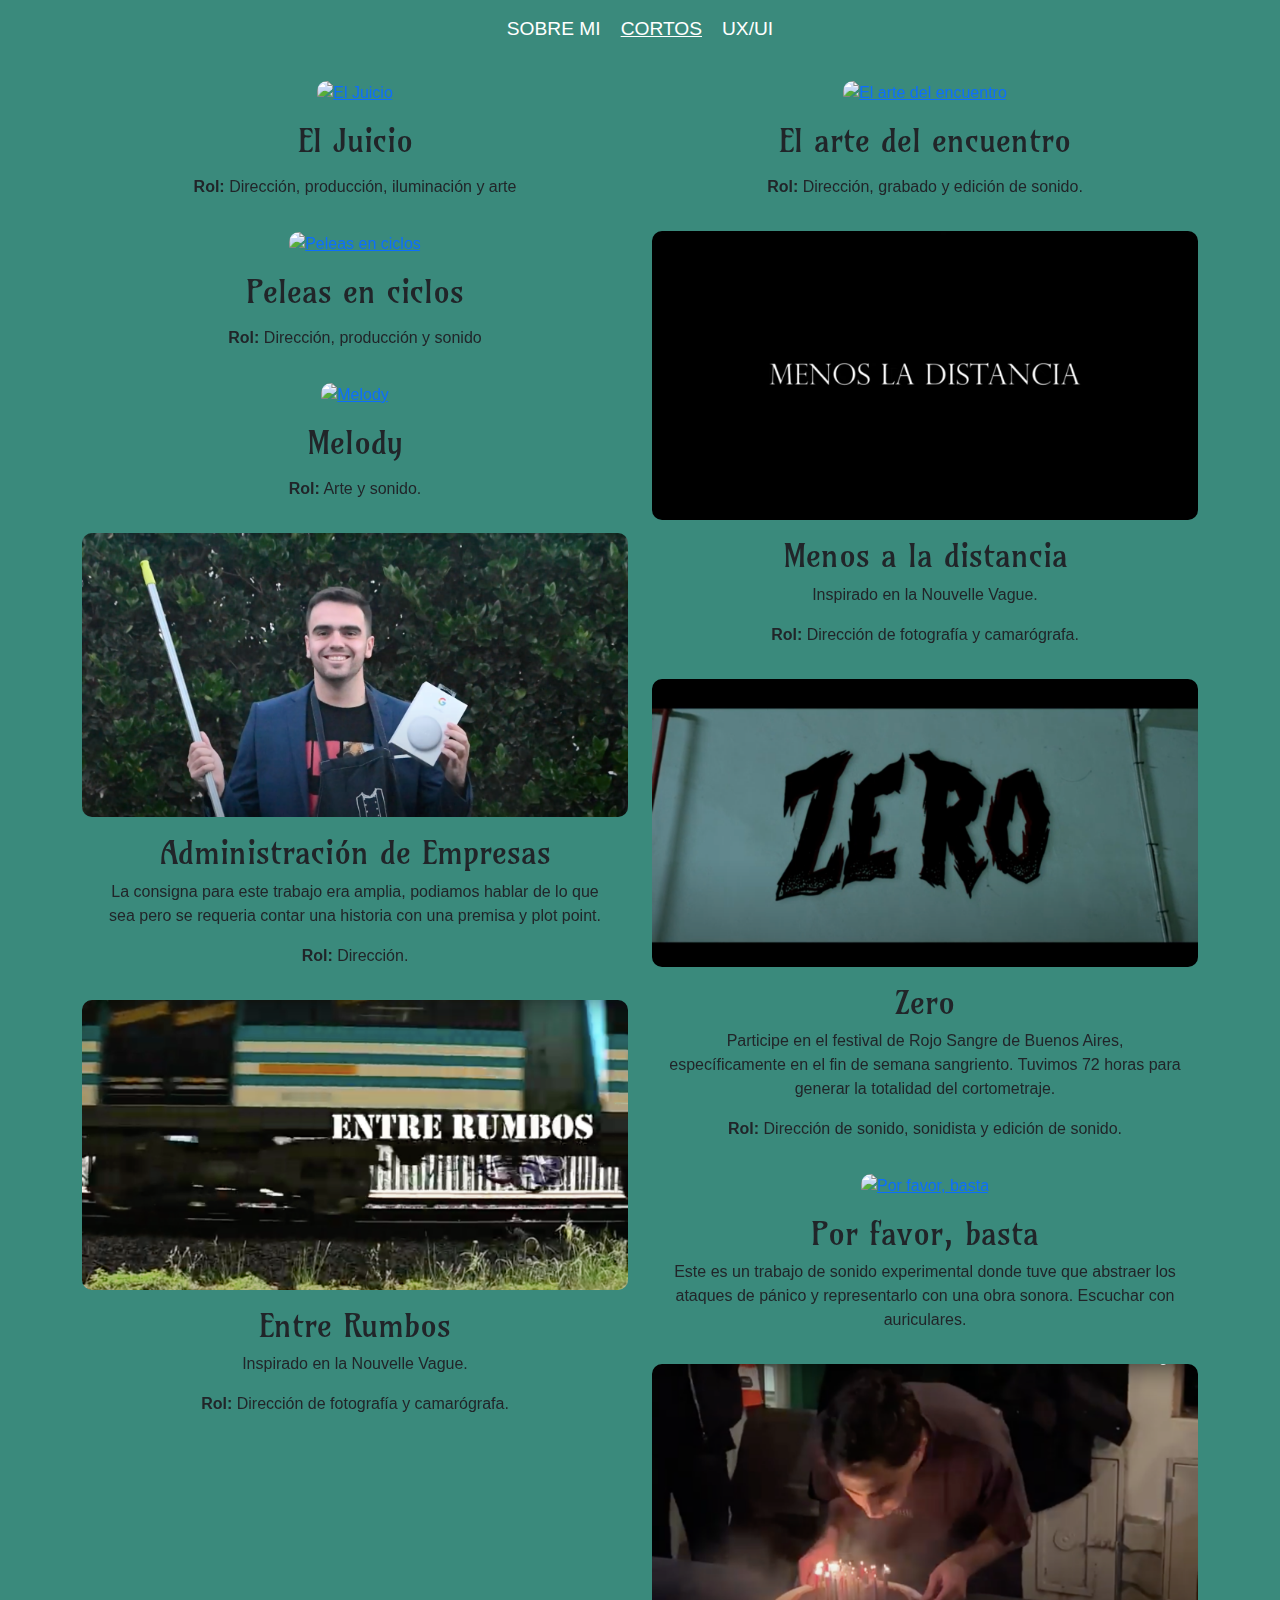
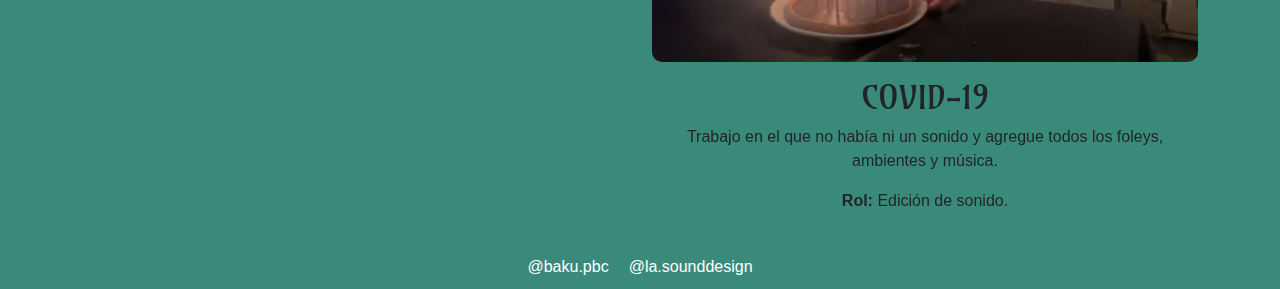
==== commit ea9d654c: "Update cortos.html" ====
--- a/cortos.html
+++ b/cortos.html
@@ -56,7 +56,7 @@
               </div>
               <div class="card">
                 <a href="https://youtu.be/Fnee39jlCIk">
-                    <img src="/imagenes/administracion.png" class="card-img-top" alt="Administración de Empresas">
+                    <img src="imagenes/administracion.png" class="card-img-top" alt="Administración de Empresas">
                 </a>
                 <div class="card-body">
                     <h2>Administración de Empresas</h2>
@@ -89,7 +89,7 @@
               </div>
               <div class="card">
                 <a href="">
-                    <img src="/imagenes/menosaladistancia.png" class="card-img-top" alt="Menos a la distancia">
+                    <img src="imagenes/menosaladistancia.png" class="card-img-top" alt="Menos a la distancia">
                 </a>
                 <div class="card-body">
                     <h2>Menos a la distancia</h2>
@@ -99,7 +99,7 @@
               </div>
               <div class="card">
                 <a href="https://youtu.be/rFBdJRBXUfE">
-                    <img src="/imagenes/Zero.png" class="card-img-top" alt="Zero">
+                    <img src="imagenes/Zero.png" class="card-img-top" alt="Zero">
                 </a>
                 <div class="card-body">
                     <h2>Zero</h2>
@@ -118,7 +118,7 @@
               </div>
               <div class="card">
                 <a href="https://www.youtube.com/watch?v=llVeyD2oryI">
-                    <img src="/imagenes/covid.png" class="card-img-top" alt="COVID-19">
+                    <img src="imagenes/covid.png" class="card-img-top" alt="COVID-19">
                 </a>
                 <div class="card-body">
                     <h2>COVID-19</h2>
@@ -142,4 +142,4 @@
     </footer>
 
 </body>
-</html>+</html>
--- a/css/style.css
+++ b/css/style.css
@@ -1,280 +1,93 @@
-*{
+* {
     box-sizing: border-box;
     margin: 0;
     padding: 0;
 }
-body{
+
+/* General */
+body {
     background-color: #3A8A7C;
+    font-family: 'Inter', sans-serif;
+    color: #f5f5f5;
 }
 
-header{
-    height: 20%;
-    display: flex;
+/* Header */
+header {
+    background-color: #3A8A7C;
+    padding: 15px 0;
+    position: fixed;
     width: 100%;
-    justify-content: space-between; 
-    background-color:#3A8A7C;
-    position: fixed top;  
-    margin: 0%;
+    top: 0;
 }
 
-header a img{
-    height: -webkit-fill-available;
-    justify-self: flex-start;
-    margin: 10%;
-}
-nav{
+nav {
     display: flex;
-    width: 100%;
-    justify-content: space-around;
-    align-self: center;
-    justify-content: space-around;
+    justify-content: center;
+    gap: 20px;
 }
 
-header nav a{
+nav a {
     text-decoration: none;
+    font-size: 1.2em;
+    color: white;
+}
+
+nav a:hover {
+    color: #f5f5f5;
+    text-decoration: underline;
+}
+
+nav a.active {
+    text-decoration: underline;
+}
+
+/* Main */
+main {
+    padding-top: 80px;
+    text-align: center;
+}
+
+.card {
+    background-color: transparent;
+    border: none;
+    
+}
+
+.card img {
+    border-radius: 10px;
+    transition: transform 0.3s ease-in-out;
+}
+
+.card img:hover {
+    transform: scale(1.05);
 }
 
 h1{
-    font-family: 'Inter', sans-serif;
-    color: #f5f5f5;
-    font-style: normal;
-    font-size: 150%;
+    font-size: 80px;
+    font-family: 'Amarante', serif;
 }
 h1:hover{
-    text-decoration: underline;
+    text-decoration: none;
+}
+h2{
+    font-family: 'Amarante',serif;
 }
 
-main{
-    display: flex;
-    width: 95%;
-    flex-flow: wrap;
-    flex-direction: column;
-    justify-content: center; 
-    margin: 10px auto;
+/* Footer */
+footer {
+    background-color: #3A8A7C;
     text-align: center;
-    
-    min-height: 60%;
-      
-}
-main div{
-    align-content: center;
-    
-
+    padding: 10px 0;
 }
 
-main div img{
-    width: 55%;
-    border-radius: 5%;
-    margin: 20px;
+.redes {
+    display: flex;
+    justify-content: center;
+    gap: 20px;
 }
 
-.col img{
-    width: 100%;
+.redes a {
+    text-decoration: none;
+    color: white;
+    font-size: 1em;
 }
-
-footer{
-    display: flex;
-    flex-direction: column;
-    align-items: center;
-    background-color: #3A8A7C;
-    padding-top: 20px;
-    
-}
-
-.redes{
-    width: 100%;
-    display: flex;
-    align-items: center;
-    justify-content: space-around;
-    text-align-last: center;
-    
-}
-
-footer a{
-    text-decoration: none;
-    display: flex;
-    align-items: center;
-}
-
-
-h2{
-    font-family: 'Amarante', serif;
-    color: #f5f5f5;
-    font-style: normal;
-    font-size: 500%;
-    text-align: left;
-    
-}
-h3{
-    font-family: 'Amarante', serif;
-    color: #f5f5f5;
-    font-style: normal;
-    font-size: 200%;
-}
-h4{
-    font-family: lato,sans-serif;
-    color: #f5f5f5;
-    font-style: bold;
-    font-size: 120%;
-}
-
-h5{
-    font-family: lato,sans-serif;
-    color: #f5f5f5;
-    font-style: normal;
-    font-size: 100%;
-}
-
-p{
-    font-family: lato,sans-serif;
-    color: #f5f5f5;
-    font-style: bold;
-    margin: 10px;
-    text-align: justify;
-    font-size: 120%;
-}
-
-.card{
-    background-color: transparent;
-    border: none;
-    --bs-card-border-width: 0px;
-}
-
-.carousel-indicators{
-    margin-bottom: 0;
-}
-
-.mushardo img{
-    width: 100%;
-    align-items: center;
-    margin: 0;
-    padding: 0;
-    justify-content: center;
-    border-radius: 0;
-}
-
-
-.card-img-top{
-    border-radius: 20px;
-}
-
-.img-1 img{
-    width: fit-content;
-}
-
-.img-2 img{
-    width: fit-content;
-}
-
-.img-3 img{
-    width: fit-content;
-}
-
-.navbar-nav{
-    display: flex;
-    align-items: center;
-    justify-content: left;
-}
-
-.navbar-collapse{
-    align-items: center;
-    display: flex;
-    justify-content: center;
-}
-
-.center{
-    text-align: center;
-    justify-self: center;
-    font-size: 200%;
-}
-
-.linea{
-    text-decoration: underline;
-}
-
-
-@media (max-width:711px) {
-
-    header{
-        justify-content: unset;
-    }
-    nav{
-        flex-direction: column;
-        align-items: flex-end;
-        margin-right: 5%;
-    }
-    header a img{
-        height: -webkit-fill-available;
-        justify-self: flex-start;
-        height: 90px;
-        margin: 10% 10% 10% 10%;
-    }
-
-    main{
-        flex-direction: column;
-        align-content: center;
-
-    }
-
-    main div{
-        align-content: center;
-        width: 90%;
-
-    }
-
-    main div{
-        align-content: center;
-        width: 100%;
-    }
-
-    .redes{
-        width: 50%;
-        text-align-last: justify;
-        
-    }
-
-    h1{
-        font-size: 220%;
-    }
-    h1:hover{
-        font-size: 220%;
-        text-decoration: underline;
-    }
-
-    h2{
-        font-size: 300%;
-        
-    }
-    h3{
-        font-size: 300%;
-    }
-
-    .img-1 img{
-        width: 55%;
-    }
-    
-    .img-2 img{
-        width: 55%;
-    }
-    
-    .img-3 img{
-        width: 55%;
-    }
-
-   }
-
-   @media (max-width: 991px){
-    .img-1 img{
-        width: 55%;
-    }
-    
-    .img-2 img{
-        width: 55%;
-    }
-    
-    .img-3 img{
-        width: 55%;
-    }
-   }
-
-
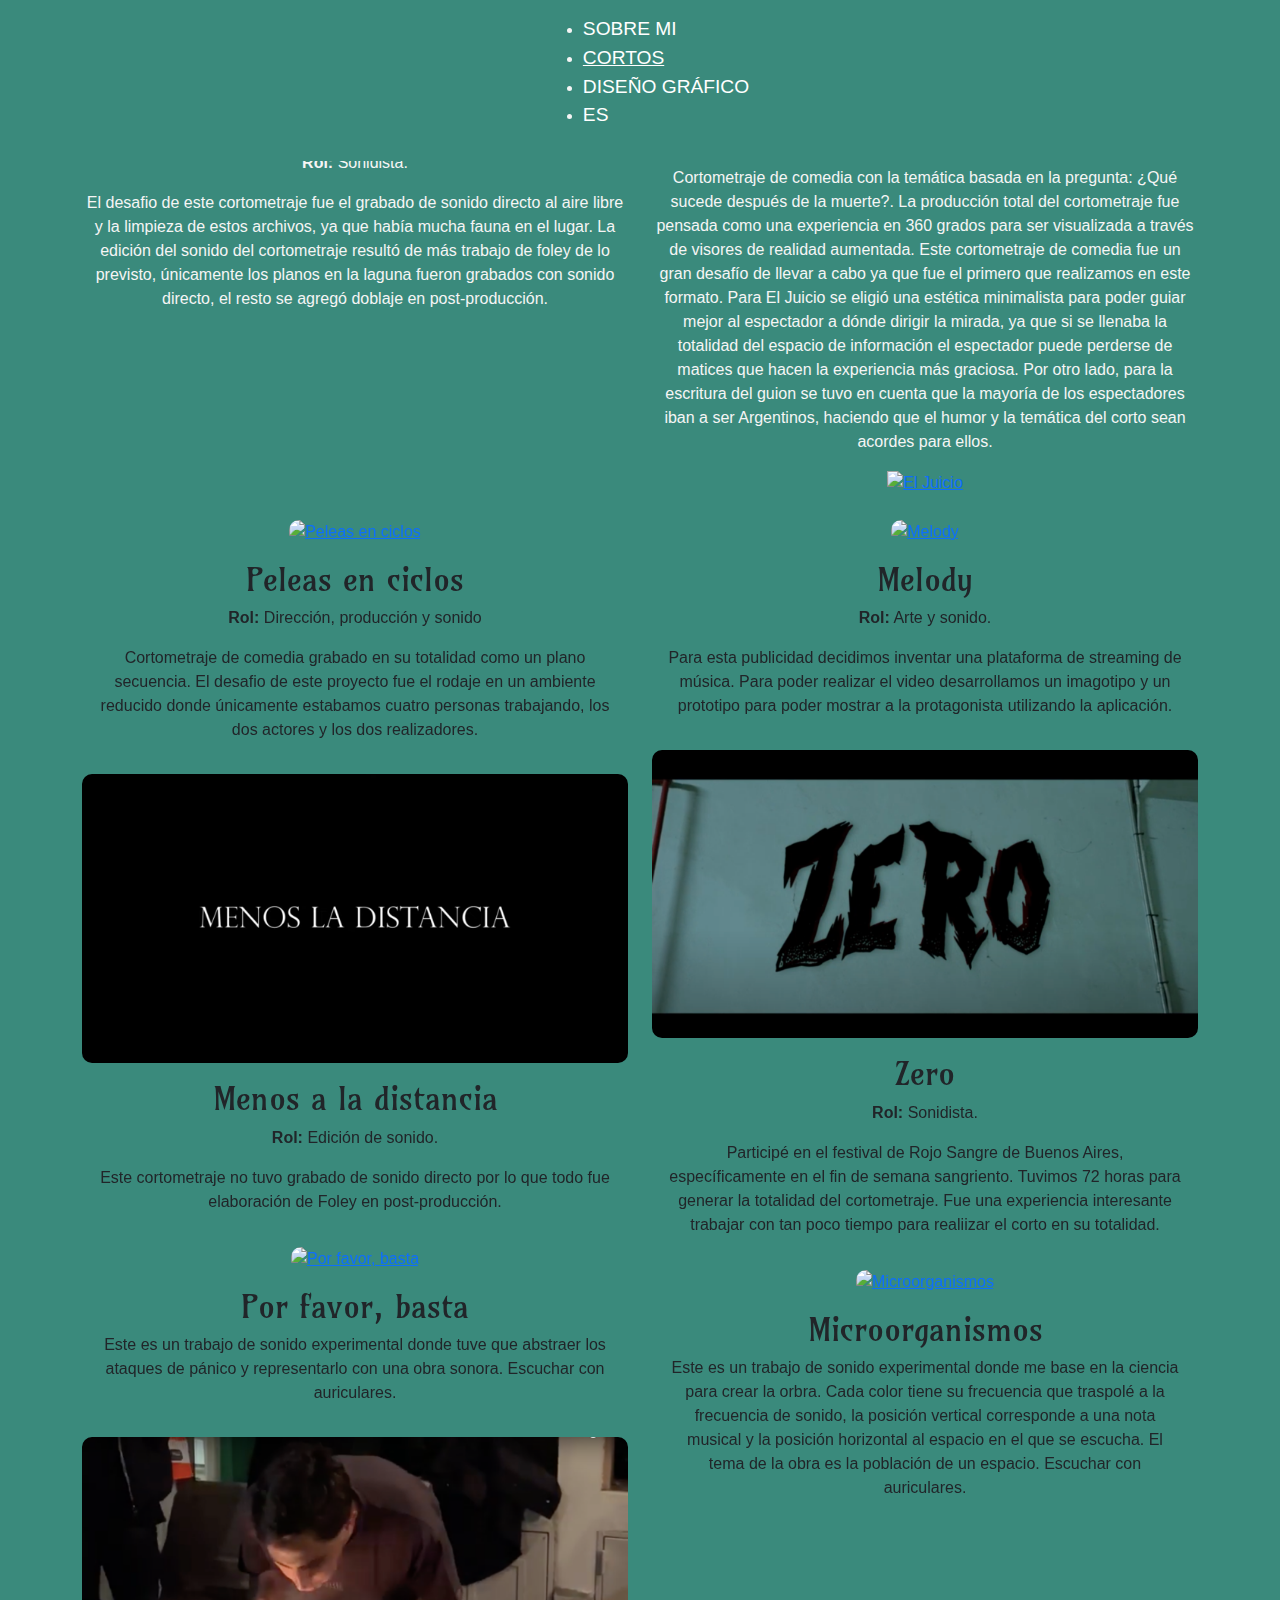
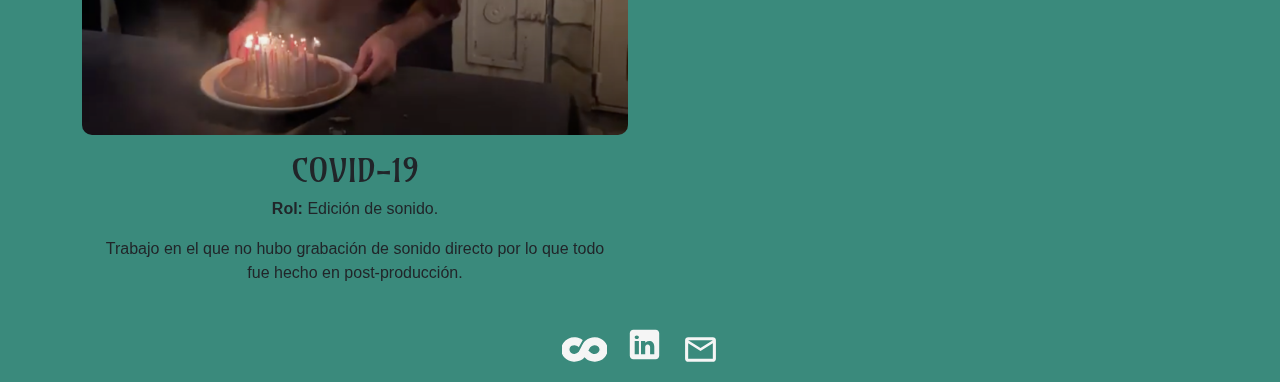
==== commit fae109a0: "Add files via upload" ====
--- a/cortos.html
+++ b/cortos.html
@@ -11,90 +11,107 @@
 </head>
 <body>
 
-    <header>
-        <nav>
-            <a href="index.html">SOBRE MI</a>
-            <a href="cortos.html" class="active">CORTOS</a>
-            <a href="ux-ui.html">UX/UI</a>
-        </nav>
-    </header>
+  <header>
+    <nav>
+        <div class="menu-toggle" id="menu-toggle">
+            <div class="bar"></div>
+            <div class="bar"></div>
+            <div class="bar"></div>
+        </div>
+        <ul class="nav-links" id="nav-links">
+            <li><a href="index.html">SOBRE  MI</a></li>
+            <li><a href="cortos.html" class="active">CORTOS</a></li>
+            <li><a href="ux-ui.html">DISEÑO GRÁFICO</a></li>
+            <li id="lang-container">
+              <a href="enCortos.html" id="lang-toggle">ES</a>
+          </li>
+        </ul>
+    </nav>
+</header>
 
     <main class="container">
+    
         <div class="row row-cols-1 row-cols-md-2 g-4">
-          <!-- Otros roles -->
+
+            <!-- Banners -->
+            <div class="banner">
+                <div class="banner-img">
+                    <a href="https://laucspradaa.myportfolio.com/el-arte-del-encuentro">
+                        <img src="imagenes/elArteDelEncuentro.png" class="img-fluid" alt="El arte del encuentro">
+                    </a>
+                </div>
+                <div class="banner-text">
+                    <h2>El arte del encuentro</h2>
+                    <p><strong>Rol:</strong> Sonidista.</p>
+                    <p>El desafio de este cortometraje fue el grabado de sonido directo al aire libre y la limpieza de estos archivos, ya que había mucha fauna en el lugar. La edición del sonido del cortometraje resultó de más trabajo de foley de lo previsto, únicamente los planos en la laguna fueron grabados con sonido directo, el resto se agregó doblaje en post-producción. </p>
+                </div>
+            </div>
+            <div class="banner">
+                <div class="banner-text">
+                    <h2>El Juicio</h2>
+                    <p><strong>Rol:</strong> Dirección, producción y guion</p>
+                    <p>Cortometraje de comedia con la temática basada en la pregunta: ¿Qué sucede después de la muerte?. La producción total del cortometraje fue pensada como una experiencia en 360 grados para ser visualizada a través de visores de realidad aumentada. Este cortometraje de comedia fue un gran desafío de llevar a cabo ya que fue el primero que realizamos en este formato. Para El Juicio se eligió una estética minimalista para poder guiar mejor al espectador a dónde dirigir la mirada, ya que si se llenaba la totalidad del espacio de información el espectador puede perderse de matices que hacen la experiencia más graciosa. Por otro lado, para la escritura del guion se tuvo en cuenta que la mayoría de los espectadores iban a ser Argentinos, haciendo que el humor y la temática del corto sean acordes para ellos.</p>
+                </div>
+                <div class="banner-img">
+                    <a href="https://youtu.be/pOBqW1lEgTI">
+                        <img src="imagenes/ElJuicio.png" class="card-img-top" alt="El Juicio">
+                    </a>
+                </div>
+                
+            </div>
+          <!-- Trabajos de sonido -->
             <div class="col">
-
               <div class="card">
-                <a href="">
-                    <img src="" class="card-img-top" alt="El Juicio">
+                <a href="https://youtu.be/FeRHUb7Ywgk">
+                    <img src="imagenes/peleasEnCiclos.png" class="card-img-top" alt="Peleas en ciclos">
                 </a>
                 <div class="card-body">
-                    <h2>El Juicio</h2>
-                    <p></p>
-                    <p><strong>Rol:</strong> Dirección, producción, iluminación y arte</p>
+                    <h2>Peleas en ciclos</h2>
+                    <p><strong>Rol:</strong> Dirección, producción y sonido</p>
+                    <p>Cortometraje de comedia grabado en su totalidad como un plano secuencia. El desafio de este proyecto fue el rodaje en un ambiente reducido donde únicamente estabamos cuatro personas trabajando, los dos actores y los dos realizadores.</p>
                 </div>
               </div>
               <div class="card">
-                <a href="">
-                    <img src="" class="card-img-top" alt="Peleas en ciclos">
-                </a>
-                <div class="card-body">
-                    <h2>Peleas en ciclos</h2>
-                    <p></p>
-                    <p><strong>Rol:</strong> Dirección, producción y sonido</p>
-                </div>
-              </div>
-              <div class="card">
-                <a href="">
-                    <img src="" class="card-img-top" alt="Melody">
-                </a>
-                <div class="card-body">
-                    <h2>Melody</h2>
-                    <p></p>
-                    <p><strong>Rol:</strong> Arte y sonido.</p>
-                </div>
-              </div>
-              <div class="card">
-                <a href="https://youtu.be/Fnee39jlCIk">
-                    <img src="imagenes/administracion.png" class="card-img-top" alt="Administración de Empresas">
-                </a>
-                <div class="card-body">
-                    <h2>Administración de Empresas</h2>
-                    <p>La consigna para este trabajo era amplia, podiamos hablar de lo que sea pero se requeria contar una historia con una premisa y plot point.</p>
-                    <p><strong>Rol:</strong> Dirección.</p>
-                </div>
-              </div>
-              <div class="card">
-                <a href="https://www.youtube.com/watch?v=r5RnRK6OSPQ">
-                    <img src="imagenes/entre rumbos.png" class="card-img-top" alt="Entre Rumbos">
-                </a>
-                <div class="card-body">
-                    <h2>Entre Rumbos</h2>
-                    <p>Inspirado en la Nouvelle Vague.</p>
-                    <p><strong>Rol:</strong> Dirección de fotografía y camarógrafa.</p>
-                </div>
-              </div>
-            </div>
-            <!-- Trabajos de sonido -->
-            <div class="col">
-              <div class="card">
-                <a href="">
-                    <img src="" class="card-img-top" alt="El arte del encuentro">
-                </a>
-                <div class="card-body">
-                    <h2>El arte del encuentro</h2>
-                    <p></p>
-                    <p><strong>Rol:</strong> Dirección, grabado y edición de sonido.</p>
-                </div>
-              </div>
-              <div class="card">
-                <a href="">
+                <a href="https://youtu.be/A-6-H7U1zdo?si=aVcokH5WPMQgGE57">
                     <img src="imagenes/menosaladistancia.png" class="card-img-top" alt="Menos a la distancia">
                 </a>
                 <div class="card-body">
                     <h2>Menos a la distancia</h2>
-                    <p>Inspirado en la Nouvelle Vague.</p>
-                    <p><strong>Rol:</strong> Dirección de fotografía y camarógrafa.</p>
+                    <p><strong>Rol:</strong> Edición de sonido.</p> 
+                    <p>Este cortometraje no tuvo grabado de sonido directo por lo que todo fue elaboración de Foley en post-producción.</p>
+                </div>
+              </div>
+              <div class="card">
+                <a href="https://drive.google.com/file/d/1FiaZroxUhBRxEhOsn93yi0XPXPkXDbOi/view?usp=sharing">
+                    <img src="imagenes/porfavorbasta.png" class="card-img-top" alt="Por favor, basta">
+                </a>
+                <div class="card-body">
+                    <h2>Por favor, basta</h2>
+                    <p>Este es un trabajo de sonido experimental donde tuve que abstraer los ataques de pánico y representarlo con una obra sonora. Escuchar con auriculares.</p>
+                </div>
+              </div>
+              <div class="card">
+                <a href="https://www.youtube.com/watch?v=llVeyD2oryI">
+                    <img src="imagenes/covid.png" class="card-img-top" alt="COVID-19">
+                </a>
+                <div class="card-body">
+                    <h2>COVID-19</h2>
+                    <p><strong>Rol:</strong> Edición de sonido.</p>
+                    <p>Trabajo en el que no hubo grabación de sonido directo por lo que todo fue hecho en post-producción.</p>
+                </div>
+              </div>
+            </div>
+          
+             <!-- Otros roles -->
+            <div class="col">
+              <div class="card">
+                <a href="https://www.youtube.com/watch?v=YwMItz1eU5c">
+                    <img src="imagenes/Melody.png" class="card-img-top" alt="Melody">
+                </a>
+                <div class="card-body">
+                    <h2>Melody</h2>
+                    <p><strong>Rol:</strong> Arte y sonido.</p>
+                    <p>Para esta publicidad decidimos inventar una plataforma de streaming de música. Para poder realizar el video desarrollamos un imagotipo y un prototipo para poder mostrar a la protagonista utilizando la aplicación.</p>
                 </div>
               </div>
               <div class="card">
@@ -103,43 +120,72 @@
                 </a>
                 <div class="card-body">
                     <h2>Zero</h2>
-                    <p>Participe en el festival de Rojo Sangre de Buenos Aires, específicamente en el fin de semana sangriento. Tuvimos 72 horas para generar la totalidad del cortometraje.</p>
-                    <p><strong>Rol:</strong> Dirección de sonido, sonidista y edición de sonido.</p>
-              </div>
+                    <p><strong>Rol:</strong> Sonidista.</p>
+                    <p>Participé en el festival de Rojo Sangre de Buenos Aires, específicamente en el fin de semana sangriento. Tuvimos 72 horas para generar la totalidad del cortometraje. Fue una experiencia interesante trabajar con tan poco tiempo para realiizar el corto en su totalidad. </p>
+                </div>
+              </div>  
+              
               <div class="card">
-                <a href="https://drive.google.com/file/d/1FiaZroxUhBRxEhOsn93yi0XPXPkXDbOi/view?usp=sharing">
-                    <img src="" class="card-img-top" alt="Por favor, basta">
+                <a href="https://youtu.be/IOG3P-hZmvw">
+                    <img src="imagenes/microorganismos.png" class="card-img-top" alt="Microorganismos">
                 </a>
                 <div class="card-body">
-                    <h2>Por favor, basta</h2>
-                    <p>Este es un trabajo de sonido experimental donde tuve que abstraer los ataques de pánico y representarlo con una obra sonora. Escuchar con auriculares.</p>
-                    
+                    <h2>Microorganismos</h2>
+                    <p>Este es un trabajo de sonido experimental donde me base en la ciencia para crear la orbra. Cada color tiene su frecuencia que traspolé a la frecuencia de sonido, la posición vertical corresponde a una nota musical y la posición horizontal al espacio en el que se escucha. El tema de la obra es la población de un espacio. Escuchar con auriculares.</p>
                 </div>
               </div>
-              <div class="card">
-                <a href="https://www.youtube.com/watch?v=llVeyD2oryI">
-                    <img src="imagenes/covid.png" class="card-img-top" alt="COVID-19">
-                </a>
-                <div class="card-body">
-                    <h2>COVID-19</h2>
-                    <p>Trabajo en el que no había ni un sonido y agregue todos los foleys, ambientes y música.</p>
-                    <p><strong>Rol:</strong> Edición de sonido.</p>
-                </div>
+              
               </div>
             </div>
             
-          </div>
+        </div>
             <!-- Agregar más cortos siguiendo la misma estructura -->
         </div>
+    </div>
     </main>
 
     <footer>
-        <div class="redes">
-            <a href="https://www.instagram.com/baku.pbc">@baku.pbc</a>
-            
-            <a href="https://www.instagram.com/la.sounddesign">@la.sounddesign</a>
-        </div>
-    </footer>
+      <div class="redes">
+          <a href="https://www.coursera.org/user/a107bec6ce823a377d79bbf0641a48fa">
+              <svg fill="#f5f5f5" width="45px" height="45px" viewBox="0 0 32 32" xmlns="http://www.w3.org/2000/svg" stroke="#f5f5f5"><g id="SVGRepo_bgCarrier" stroke-width="0"></g><g id="SVGRepo_tracerCarrier" stroke-linecap="round" stroke-linejoin="round"></g><g id="SVGRepo_iconCarrier"> <path d="M31.99 15.74c-0.005-0.125-0.010-0.245-0.026-0.37v-0.005c-0.115-1.344-0.568-2.635-1.318-3.75-0.333-0.505-0.724-0.969-1.156-1.385-0.646-0.62-1.38-1.125-2.188-1.51-1.271-0.599-2.661-0.901-4.068-0.891-1.156-0.005-2.307 0.198-3.396 0.594-0.875 0.307-1.698 0.755-2.427 1.328-0.151 0.125-0.302 0.25-0.443 0.385l-0.115 0.115-0.156 0.167-0.109 0.109-0.188 0.198c-0.141 0.156-0.271 0.313-0.396 0.464l-0.005-0.005c-0.255 0.307-0.49 0.635-0.667 0.922-0.12 0.188-0.234 0.38-0.344 0.573l-1.531 3.089h0.005l-0.083 0.161-0.167 0.339c-0.333 0.682-0.693 1.359-1.094 1.917-0.896 0.979-1.906 1.464-3.208 1.464-0.089 0-0.182-0.005-0.276-0.010-0.786-0.031-1.458-0.219-2.052-0.573-0.563-0.323-1.026-0.797-1.328-1.37-0.307-0.563-0.453-1.193-0.432-1.828v-0.047c0.042-1.010 0.427-1.802 1.208-2.479 0.188-0.167 0.385-0.302 0.594-0.427 0.026-0.016 0.057-0.031 0.083-0.047 0.583-0.318 1.24-0.474 1.99-0.474l0.234 0.005c1.203 0.047 2.125 0.422 2.865 1.151l2.307-4.151c-0.583-0.385-1.208-0.703-1.865-0.943-0.026-0.010-0.052-0.026-0.078-0.031-0.083-0.031-0.167-0.063-0.25-0.089-0.74-0.245-1.51-0.401-2.286-0.464-0.021 0-0.042-0.005-0.063-0.005-0.12-0.010-0.245-0.021-0.365-0.026-0.13-0.005-0.266-0.010-0.396-0.010h-0.073c-1.396-0.010-2.776 0.297-4.036 0.891-1.354 0.641-2.51 1.641-3.339 2.891-0.891 1.333-1.365 2.901-1.354 4.505-0.005 2.089 0.755 3.917 2.266 5.458 1.583 1.615 3.63 2.484 6.094 2.589 0.156 0.005 0.313 0.010 0.469 0.010 1.391 0 2.682-0.25 3.839-0.745 0.286-0.125 0.568-0.266 0.854-0.427 0.156-0.089 0.302-0.188 0.453-0.286l0.104-0.073 0.182-0.125c0.219-0.156 0.422-0.328 0.625-0.51l0.068-0.068c0.12-0.109 0.234-0.224 0.344-0.339l0.417-0.469 0.156-0.198 0.078-0.109 0.073-0.104c0.615-1.031 2.62-4.802 2.62-4.802v-0.005l0.12-0.229 0.099-0.182c0.292-0.536 0.505-0.917 0.792-1.318l0.005-0.016c0.656-0.953 1.792-1.635 3.13-1.75 2.24-0.193 4.203 1.281 4.38 3.286 0.182 2.010-1.49 3.797-3.729 3.99-0.453 0.036-0.906 0.010-1.349-0.089l-0.010 0.005c-1.646-0.344-2.693-1.536-3.208-2.078l-2.156 3.969c0 0 0.672 0.672 1.13 1.010 0.464 0.339 1.057 0.667 1.531 0.875 1.193 0.516 2.479 0.786 3.781 0.786 0.161 0 0.13 0 0.297-0.010 2.458-0.099 4.651-1.042 6.234-2.656 1.495-1.536 2.307-3.286 2.318-5.359v-0.063z"></path> </g></svg>
+          </a>
 
+          <a href="www.linkedin.com/in/agustina-benitez-cruz-078277183">
+              <svg xmlns="http://www.w3.org/2000/svg" x="0px" y="0px" width="35px" height="35px" fill="#f5f5f5" viewBox="0 0 50 50">
+                  <path d="M41,4H9C6.24,4,4,6.24,4,9v32c0,2.76,2.24,5,5,5h32c2.76,0,5-2.24,5-5V9C46,6.24,43.76,4,41,4z M17,20v19h-6V20H17z M11,14.47c0-1.4,1.2-2.47,3-2.47s2.93,1.07,3,2.47c0,1.4-1.12,2.53-3,2.53C12.2,17,11,15.87,11,14.47z M39,39h-6c0,0,0-9.26,0-10 c0-2-1-4-3.5-4.04h-0.08C27,24.96,26,27.02,26,29c0,0.91,0,10,0,10h-6V20h6v2.56c0,0,1.93-2.56,5.81-2.56 c3.97,0,7.19,2.73,7.19,8.26V39z"></path>
+              </svg>
+          </a>
+          <a href="mailto:agusbenitezc@gmail.com">
+              <svg xmlns="http://www.w3.org/2000/svg" height="45px" viewBox="0 -960 960 960" width="37px" fill="#f5f5f5"><path d="M160-160q-33 0-56.5-23.5T80-240v-480q0-33 23.5-56.5T160-800h640q33 0 56.5 23.5T880-720v480q0 33-23.5 56.5T800-160H160Zm320-280L160-640v400h640v-400L480-440Zm0-80 320-200H160l320 200ZM160-640v-80 480-400Z"/></svg>
+          </a>
+          
+
+      </div>
+  </footer>
+
+  <script>
+    document.addEventListener("DOMContentLoaded", function () {
+        const menuToggle = document.getElementById("menu-toggle");
+        const navLinks = document.getElementById("nav-links");
+
+        menuToggle.addEventListener("click", function () {
+            navLinks.classList.toggle("active");
+            menuToggle.classList.toggle("active");
+        });
+    });
+</script>
+<script>
+    document.addEventListener("DOMContentLoaded", function () {
+        const langToggle = document.getElementById("lang-toggle");
+        const languages = [
+            { code: "ES", url: "enCortos.html" },
+            { code: "EN", url: "frCortos.html" },
+            { code: "FR", url: "cortos.html" }
+        ];
+        let currentLangIndex = 0;
+        
+    });
+</script>
+  
 </body>
-</html>
+</html>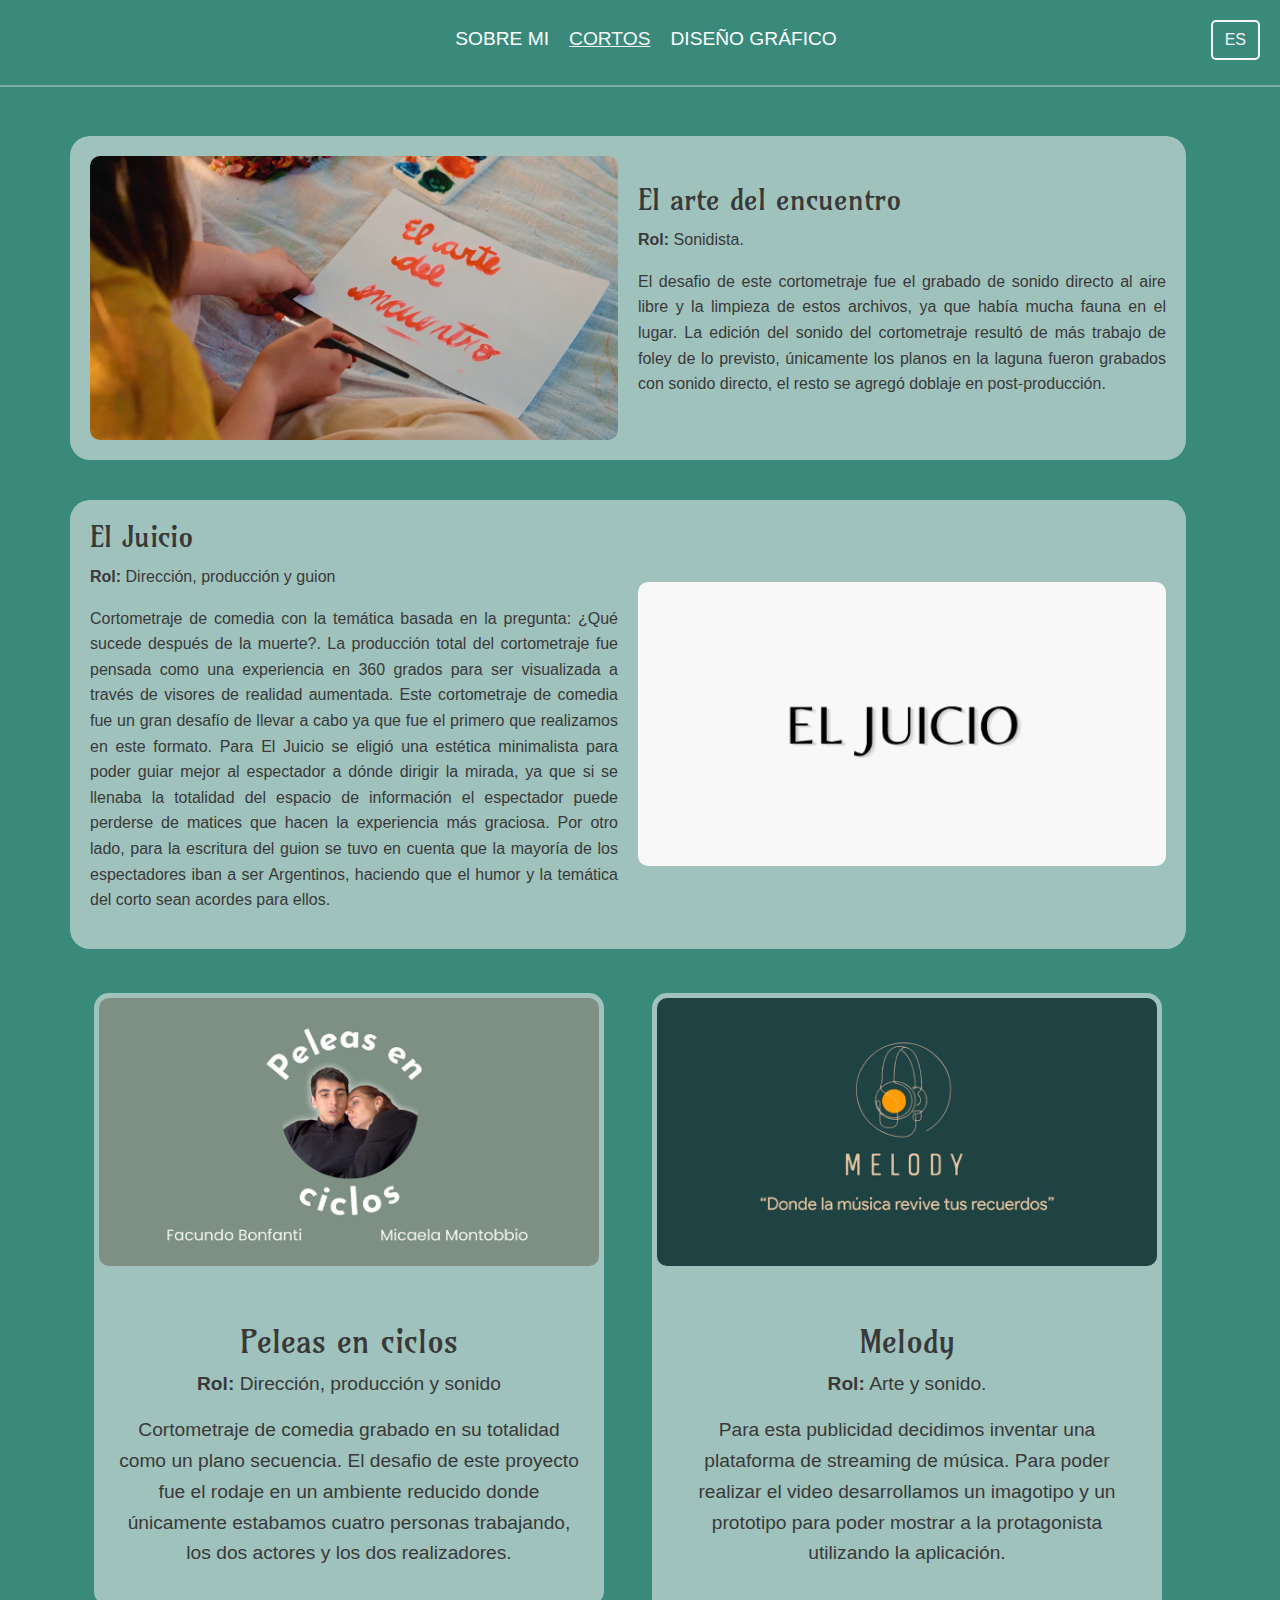
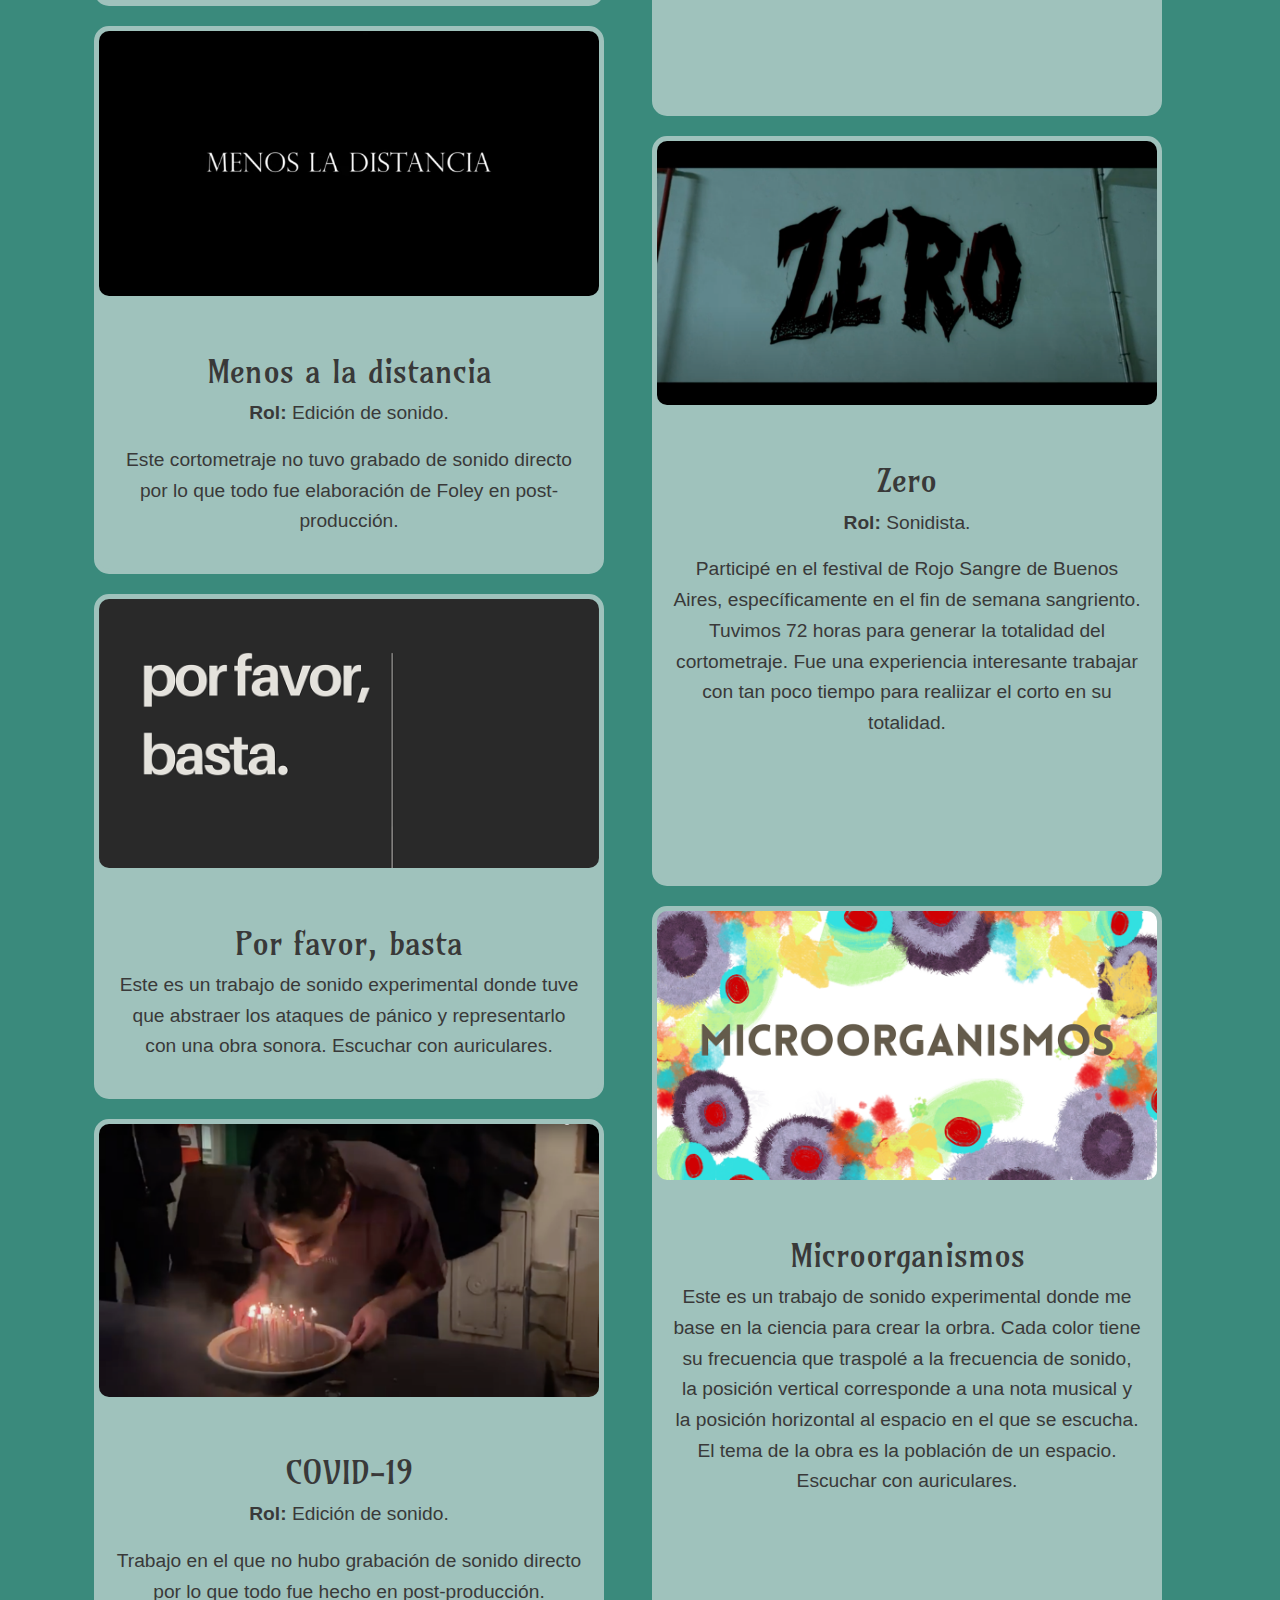
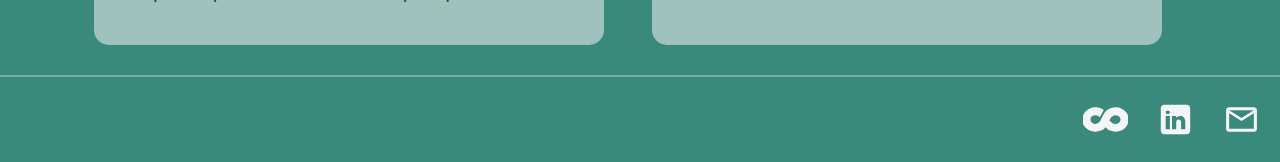
==== commit ef648782: "Update cortos.html" ====
--- a/cortos.html
+++ b/cortos.html
@@ -54,7 +54,7 @@
                 </div>
                 <div class="banner-img">
                     <a href="https://youtu.be/pOBqW1lEgTI">
-                        <img src="imagenes/ElJuicio.png" class="card-img-top" alt="El Juicio">
+                        <img src="imagenes/elJuicio.png" class="card-img-top" alt="El Juicio">
                     </a>
                 </div>
                 
@@ -106,7 +106,7 @@
             <div class="col">
               <div class="card">
                 <a href="https://www.youtube.com/watch?v=YwMItz1eU5c">
-                    <img src="imagenes/Melody.png" class="card-img-top" alt="Melody">
+                    <img src="imagenes/melody.png" class="card-img-top" alt="Melody">
                 </a>
                 <div class="card-body">
                     <h2>Melody</h2>
@@ -188,4 +188,4 @@
 </script>
   
 </body>
-</html>+</html>
--- a/css/style.css
+++ b/css/style.css
@@ -9,7 +9,14 @@
     background-color: #3A8A7C;
     font-family: 'Inter', sans-serif;
     color: #f5f5f5;
-}
+    width: 100%;
+    margin: 0 auto;
+    padding: 0;
+    display: flex;
+    flex-direction: column;
+    height: 100%;
+}
+
 
 /* Header */
 header {
@@ -18,12 +25,52 @@
     position: fixed;
     width: 100%;
     top: 0;
+    left: 0;
+    width: 100%;
+    z-index: 1000;
+    display: flex;
+    justify-content: center;
+    align-items: center;
+    border-bottom: solid 2px rgba(159, 194, 188, 0.65);
+    
+}
+.menu-toggle {
+    display: none;
+    flex-direction: column;
+    justify-content: space-between;
+    width: 30px;
+    height: 25px;
+    cursor: pointer;
+    z-index: 1100;
+}
+.bar {
+    width: 100%;
+    height: 4px;
+    background-color: white;
+    transition: all 0.3s ease-in-out;
+}
+.nav-links {
+    display: flex;
+    list-style: none;
+    gap: 20px;
+    margin-top: 10px;
+}
+
+.nav-links li {
+    display: inline;
+}
+
+.nav-links a {
+    text-decoration: none;
+    font-size: 1.2em;
+    color: white;
 }
 
 nav {
     display: flex;
     justify-content: center;
     gap: 20px;
+    
 }
 
 nav a {
@@ -39,18 +86,93 @@
 
 nav a.active {
     text-decoration: underline;
+    color: #f5f5f5;
+}
+ul{
+    
+    font-family: lato,sans-serif;
+}
+
+/* 🔹 BOTÓN DE IDIOMA EN PANTALLAS GRANDES */
+#lang-toggle {
+    position: fixed;
+    right: 20px;
+    background-color: #3A8A7C;
+    color: #f5f5f5;
+    border: #f5f5f5 solid 2px;
+    padding: 6px 12px;
+    font-size: 1rem;
+    cursor: pointer;
+    border-radius: 5px;
+    text-decoration: none;
+    transition: background 0.3s;
+    margin-top: -5px;
+}
+
+#lang-toggle:hover {
+    background-color: #ddd;
 }
 
 /* Main */
 main {
     padding-top: 80px;
     text-align: center;
+    margin-top: 60px;
+    flex: 1;
+    padding-left: 3%;
+    padding-right: 3%;
+    margin-bottom: 30px;
+}
+hr{
+    margin: 7%;
+    border: solid 2px;
+    width: 95%;
+    justify-self: center;
+}
+
+section {
+    text-align: -webkit-center;
 }
 
 .card {
-    background-color: transparent;
-    border: none;
-    
+    background-color: #9fc2bc;
+    border: solid 5px #9fc2bc;
+    border-radius: 15px;
+    color: rgb(57, 57, 57);
+    
+}
+.card-body {
+    max-width: 500px;
+    text-align: center;
+
+}
+.cv-text {
+    position: absolute;
+    top: 50%;
+    left: 50%;
+    transform: translate(-50%, -50%);
+    color: white;
+    font-family: 'Amarante', serif;
+    font-size: 70px;
+    font-weight: bold;
+    opacity: 0;
+   
+}
+.left{
+    justify-content: flex-start;
+    justify-items: left;
+    text-align: left;
+    
+}
+
+.cv-container:hover{
+    transform: scale(1.05);
+    filter: brightness(70%);
+    transition: transform 0.5s ease, filter 0.5s ease;
+}
+.cv-container:hover .cv-text {
+    opacity: 1;
+    transition: opacity 1s ease;
 }
 
 .card img {
@@ -63,31 +185,300 @@
 }
 
 h1{
-    font-size: 80px;
+    font-size: 75px;
     font-family: 'Amarante', serif;
-}
-h1:hover{
-    text-decoration: none;
 }
 h2{
     font-family: 'Amarante',serif;
 }
+h3{
+    font-family: lato,sans-serif;
+    font-size: 30px;
+}
+
+p{
+    font-family: lato,sans-serif;
+}
+.row{
+    width: 100%;
+
+}
+.col{
+    display: flex;
+    flex-wrap: wrap;
+    justify-content: center;
+    gap: 20px;
+    
+}
+.col img{
+    max-width: 500px;
+    height: auto;
+    margin-bottom: 40px;
+    width: -webkit-fill-available;
+}
+
+p{
+    font-size: 1.2em;
+    line-height: 1.6;
+}
+.cert{
+    font-family: lato,sans-serif;
+    font-size: 16px;
+    margin: 20px;
+}
+
+.banner{
+    background-color: #9fc2bc;
+    padding: 10px;
+    margin: 20px 0px 20px 0px;
+    display: flex;
+    align-items: center;
+    justify-content: space-between;
+    text-align: center;
+    width: 100%;
+    gap: 20px;
+    color: rgb(57, 57, 57);
+    border-radius: 20px;
+    padding: 20px;
+    
+}
+
+
+/* 🔹 IMAGEN DEL BANNER */
+.banner-img {
+    flex: 1;
+    display: flex;
+    justify-content: center;
+}
+
+.banner-img img {
+    width: 100%;
+    max-width: 600px;
+    border-radius: 10px;
+}
+
+.banner-img:hover{
+    transform: scale(1.05);
+    transition: transform 0.3s ease-in-out;
+}
+
+/* 🔹 TEXTO DEL BANNER */
+.banner-text {
+    flex: 1;
+    text-align: justify;
+    color: rgb(57, 57, 57);
+}
+
+.banner-text h2 {
+    font-size: 1.8rem;
+    margin-bottom: 10px;
+}
+
+.banner-text p {
+    font-size: 1rem;
+}
+
+
 
 /* Footer */
 footer {
     background-color: #3A8A7C;
-    text-align: center;
-    padding: 10px 0;
+    display: flex;
+    flex-direction: column;
+    align-items: flex-end;
+    padding: 20px;
+    width: 100%;
+    position: relative; 
+    bottom: 0;
+    justify-content: center;
+    border-top: solid 2px rgba(159, 194, 188, 0.65);
+    
 }
 
 .redes {
     display: flex;
-    justify-content: center;
-    gap: 20px;
+    gap: 30px;
+    align-items: center;
 }
 
 .redes a {
     text-decoration: none;
     color: white;
     font-size: 1em;
-}
+    font-family: lato,sans-serif;
+    display: flex;
+    align-items: flex-end;
+    flex-direction: row;
+    text-align: flex-end;
+    gap: 15px;
+
+}
+
+.redes a:hover {
+    transform: scale(1.05);
+}
+@media (max-width: 800px) {
+
+    header{
+        justify-content: flex-end;
+        padding-right: 5%;
+        margin-top: 5px;
+    }
+
+    main{
+        padding-top: 10px;
+    
+    }
+   
+    h1{
+        font-size: 50px;
+    }
+    ul{
+        font-size: 14px;
+    }
+
+    nav {
+        flex-direction: column;
+        align-items: center;
+    }
+
+    .col img{
+        margin-top: 5%;
+    }
+
+    .card img {
+        width: 70%; /* Asegura que las imágenes sean flexibles */
+    }
+
+    footer {
+        padding: 10px; /* Reduce el tamaño del footer en móviles */
+    }
+    .menu-toggle {
+        display: flex;
+    }
+
+    .nav-links {
+        position: fixed;
+        top: 5%;
+        right: -100%;
+        height: auto;
+        width: 30%;
+        background-color: rgba(58, 138, 124, 0.95);
+        border-radius: 10px; /* Bordes redondeados para un mejor diseño */
+        box-shadow: -5px 5px 15px rgba(0, 0, 0, 0.3); /* Efecto de sombra */
+        flex-direction: column;
+        justify-content: center;
+        align-items: center;
+        transition: right 0.3s ease-in-out;
+    }
+
+    .nav-links li {
+        margin: 0;
+    }
+
+    .nav-links.active {
+        right: 0%;
+    }
+
+    ul{
+        padding-left: 0%;
+    }
+
+    /* ANIMACIÓN ICONO HAMBURGUESA A CRUZ */
+    .menu-toggle.active .bar:nth-child(1) {
+        transform: rotate(45deg) translate(7px, 7px);
+    }
+
+    .menu-toggle.active .bar:nth-child(2) {
+        opacity: 0;
+    }
+
+    .menu-toggle.active .bar:nth-child(3) {
+        transform: rotate(-45deg) translate(7px, -7px);
+    }
+
+    .redes{
+        gap: 20px;
+    }
+    
+    .redes a{
+        gap: 10px;
+    }
+    #lang-toggle {
+        position: static;
+        background: none;
+        color: white;
+        font-size: 1.2rem;
+        padding: 10px;
+        display: block;
+        text-align: center;
+    }
+
+    #lang-container {
+        display: block;
+        text-align: center;
+    }
+
+    .banner {
+        flex-direction: column;
+        text-align: center;
+        padding: 15px;
+    }
+
+    .banner-img img {
+        max-width: 100%;
+    }
+
+    .banner-text {
+        text-align: center;
+    }
+}
+
+    @media (max-width: 450px) {
+        h1{
+            font-size: 30px;
+        }
+        h2{
+            font-size: 20px;
+        }
+        h3{
+            font-size: 20px;
+        }
+        p{
+            font-size: 14px;
+        }
+        ul{
+            font-size: 14px;
+        }
+        footer a {
+            font-size: 14px;
+        }
+        .menu-toggle{
+            width: 20px;
+            height: 15px;
+        }
+        .bar{
+            height: 2px;
+        }
+        .menu-toggle.active .bar:nth-child(1) {
+            transform: rotate(45deg) translate(5px, 5px);
+        }
+        .menu-toggle.active .bar:nth-child(3) {
+            transform: rotate(-45deg) translate(5px, -5px);
+        }
+        .col img{
+            max-width: 300px;
+        }
+
+
+    }
+   
+        
+    
+        
+    
+        
+    
+    
+
+
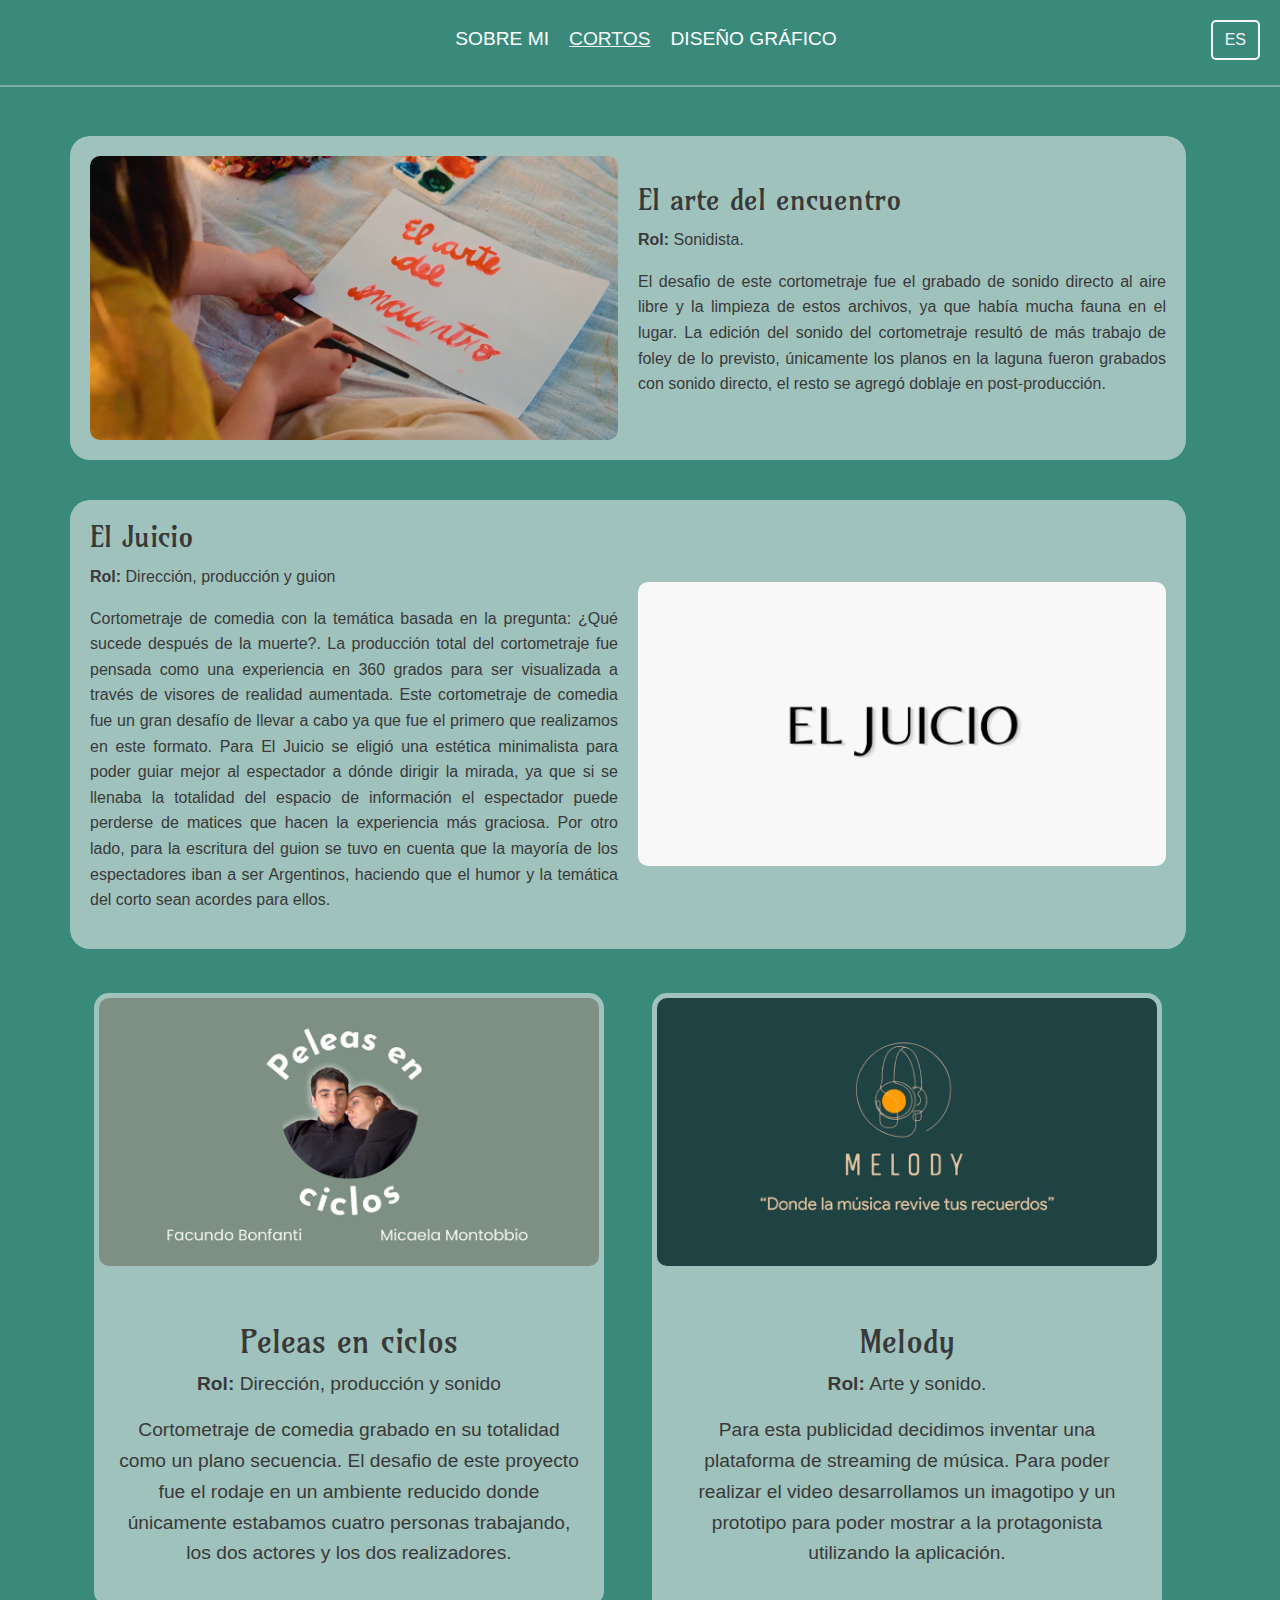
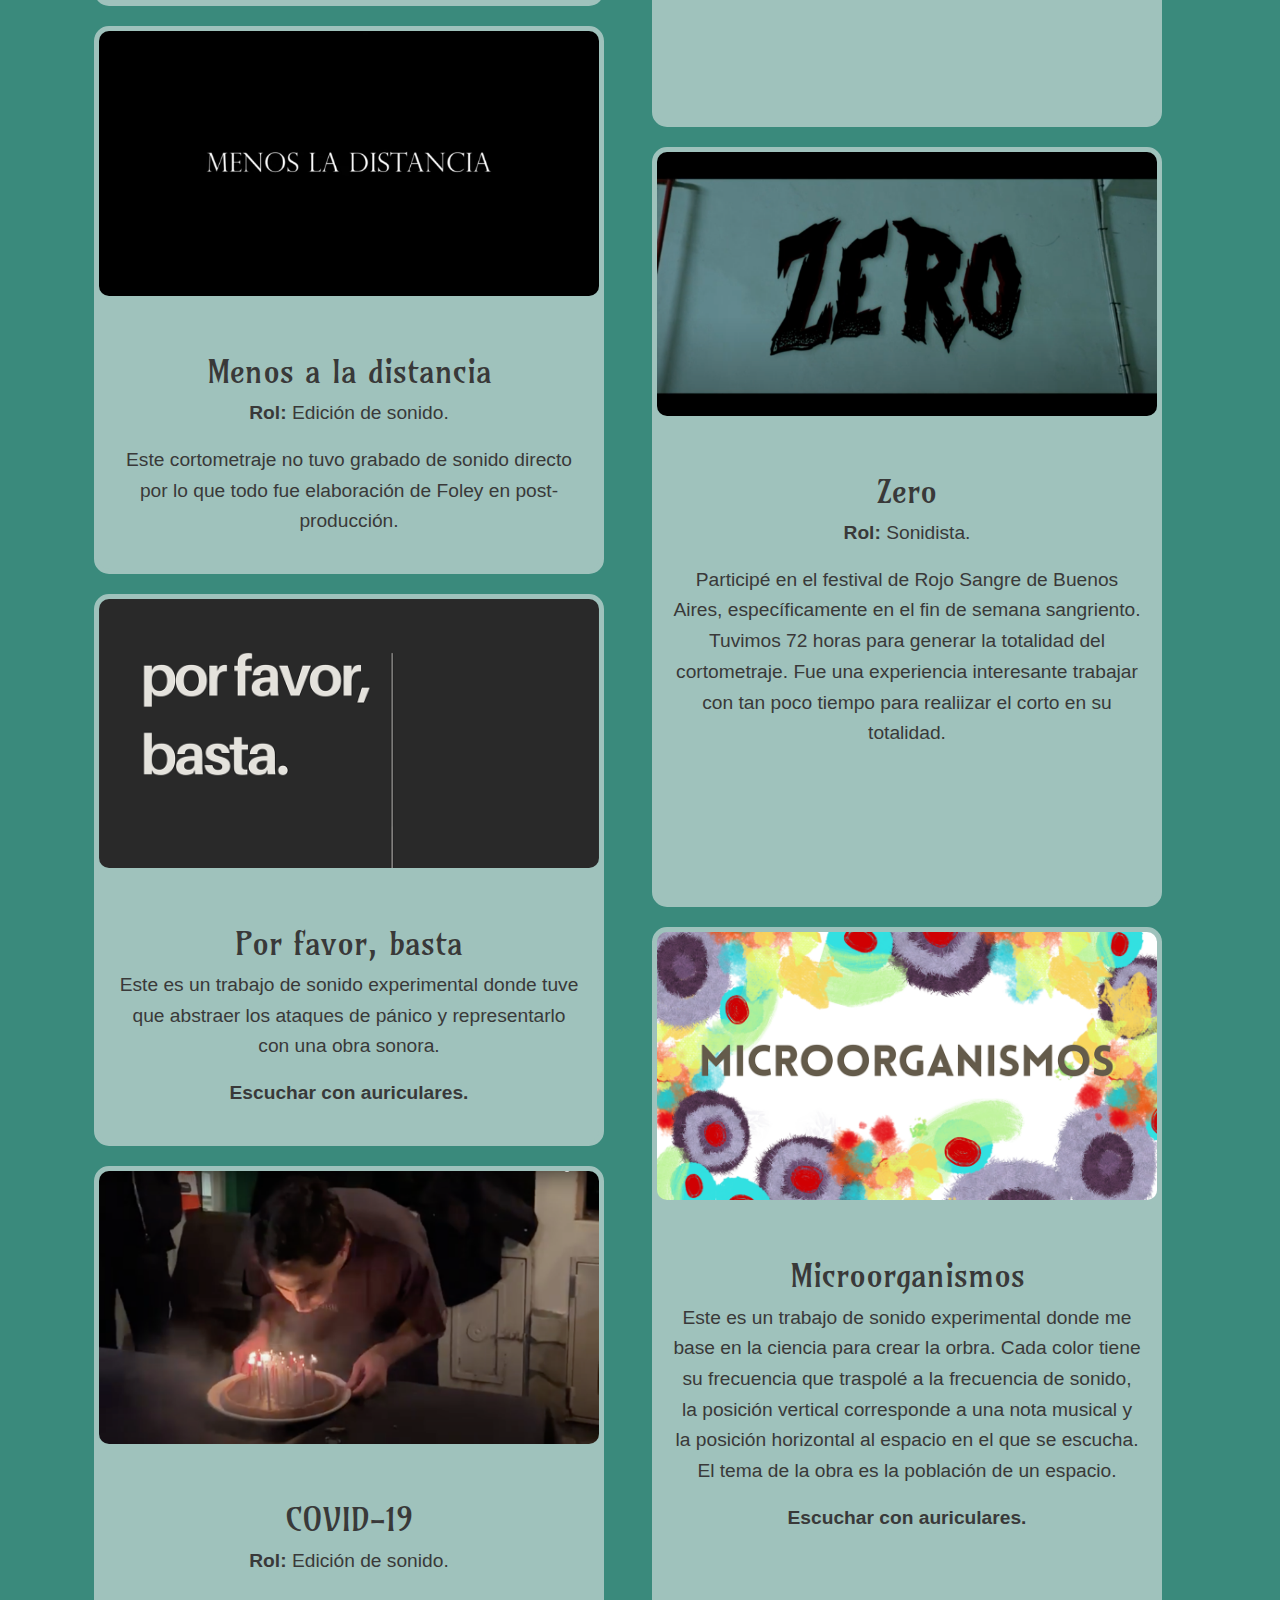
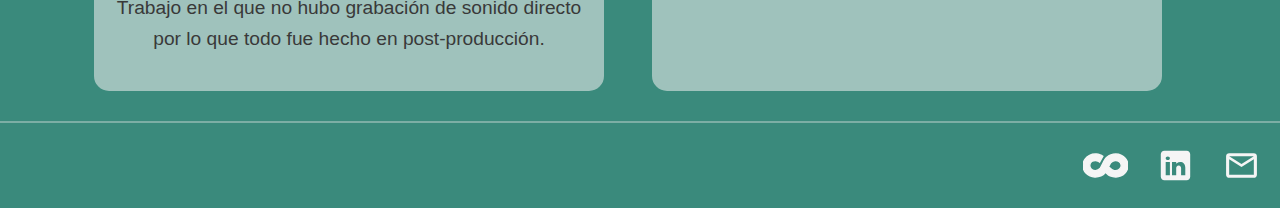
==== commit e9271d96: "Add files via upload" ====
--- a/cortos.html
+++ b/cortos.html
@@ -8,6 +8,7 @@
     <link rel="stylesheet" href="https://cdn.jsdelivr.net/npm/bootstrap@5.2.1/dist/css/bootstrap.min.css">
     <link href="https://fonts.googleapis.com/css2?family=Amarante&display=swap" rel="stylesheet">
     <link rel="stylesheet" href="css/style.css">
+    <link rel="icon" type="image/x-icon" href="imagenes/Favicon.png">
 </head>
 <body>
 
@@ -87,7 +88,8 @@
                 </a>
                 <div class="card-body">
                     <h2>Por favor, basta</h2>
-                    <p>Este es un trabajo de sonido experimental donde tuve que abstraer los ataques de pánico y representarlo con una obra sonora. Escuchar con auriculares.</p>
+                    <p>Este es un trabajo de sonido experimental donde tuve que abstraer los ataques de pánico y representarlo con una obra sonora. </p>
+                    <p><strong>Escuchar con auriculares.</strong></p>
                 </div>
               </div>
               <div class="card">
@@ -131,7 +133,8 @@
                 </a>
                 <div class="card-body">
                     <h2>Microorganismos</h2>
-                    <p>Este es un trabajo de sonido experimental donde me base en la ciencia para crear la orbra. Cada color tiene su frecuencia que traspolé a la frecuencia de sonido, la posición vertical corresponde a una nota musical y la posición horizontal al espacio en el que se escucha. El tema de la obra es la población de un espacio. Escuchar con auriculares.</p>
+                    <p>Este es un trabajo de sonido experimental donde me base en la ciencia para crear la orbra. Cada color tiene su frecuencia que traspolé a la frecuencia de sonido, la posición vertical corresponde a una nota musical y la posición horizontal al espacio en el que se escucha. El tema de la obra es la población de un espacio.</p>
+                    <p><strong>Escuchar con auriculares.</strong></p>
                 </div>
               </div>
               
@@ -188,4 +191,4 @@
 </script>
   
 </body>
-</html>
+</html>